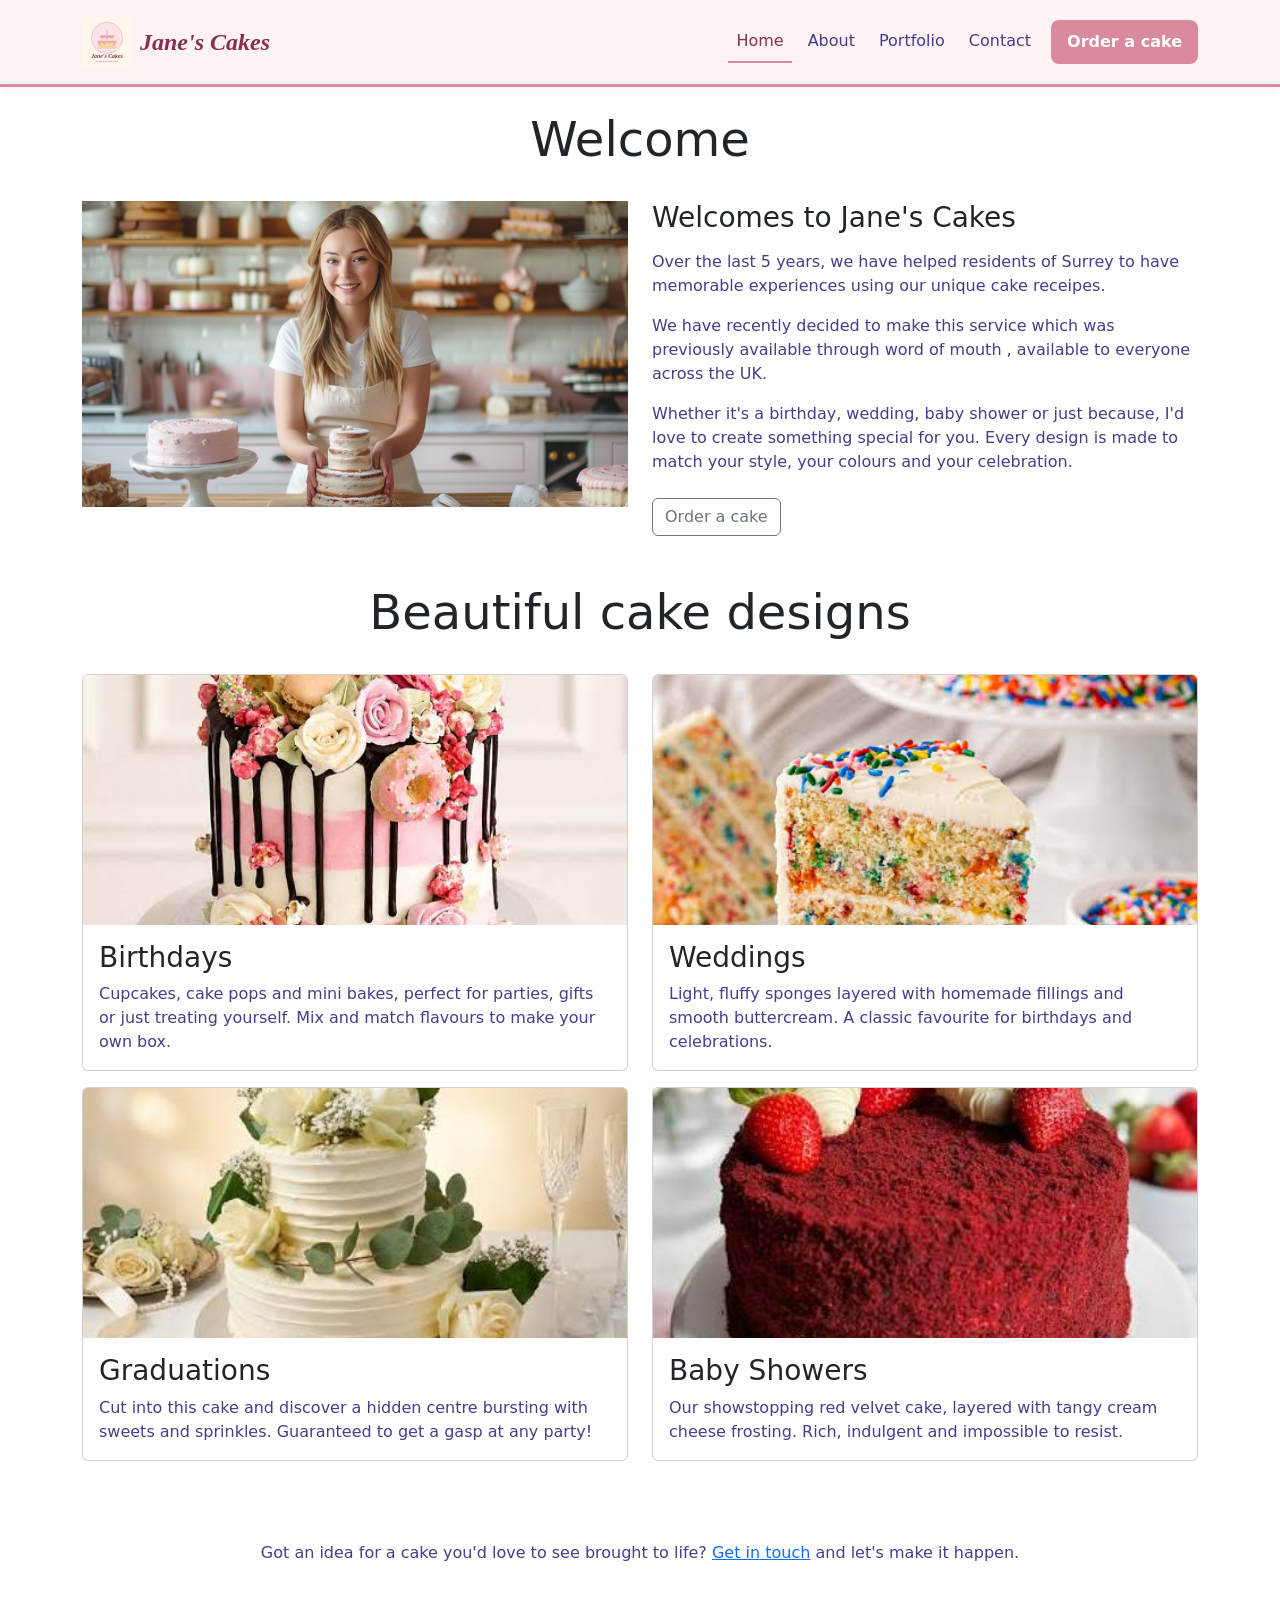
==== index.html @ 5c7e2d7c "Restyle navbar with brand colours, logo and Order a cake button" ====
<!doctype html>
<html lang="en">
  <head>
    <meta charset="UTF-8" />
    <meta name="viewport" content="width=device-width, initial-scale=1.0" />
    <title>Jane's Cakes | Master Baker</title>
    <!-- Bootstrap CSS Link -->
    <link
      href="https://cdn.jsdelivr.net/npm/bootstrap@5.3.3/dist/css/bootstrap.min.css"
      rel="stylesheet"
      integrity="sha384-QWTKZyjpPEjISv5WaRU9OFeRpok6YctnYmDr5pNlyT2bRjXh0JMhjY6hW+ALEwIH"
      crossorigin="anonymous"
    />
    <link rel="stylesheet" href="assets/css/style.css" />
  </head>

  <body>
    <nav class="navbar navbar-expand-sm sticky-top">
      <div class="container">
        <a class="navbar-brand d-flex align-items-center" href="index.html">
          <img src="assets/images/Janes_Cakes_Logo.svg" alt="Jane's Cakes logo" class="logo me-2">
          Jane's Cakes
        </a>
        <button
          class="navbar-toggler"
          type="button"
          data-bs-toggle="collapse"
          data-bs-target="#navbarSupportedContent"
          aria-controls="navbarSupportedContent"
          aria-expanded="false"
          aria-label="Toggle navigation"
        >
          <span class="navbar-toggler-icon"></span>
        </button>
        <div class="collapse navbar-collapse" id="navbarSupportedContent">
          <ul class="navbar-nav ms-auto align-items-sm-center">
            <li class="nav-item">
              <a class="nav-link active" aria-current="page" href="index.html">Home</a>
            </li>
            <li class="nav-item">
              <a class="nav-link" href="about.html">About</a>
            </li>
            <li class="nav-item">
              <a class="nav-link" href="portfolio.html">Portfolio</a>
            </li>
            <li class="nav-item">
              <a class="nav-link" href="contact.html">Contact</a>
            </li>
            <li class="nav-item ms-sm-2 mt-2 mt-sm-0">
              <a class="btn btn-cake px-3" href="contact.html">Order a cake</a>
            </li>
          </ul>
        </div>
      </div>
    </nav>

    <!-- main content -->
    <main>
      <!-- About section links to #about href in navbar -->
      <section id="about" class="container">
        <div class="row">
          <!-- my-4 used to add top and bottom margin to heading -->
          <div class="col-12 text-center my-4">
            <h2 class="display-5">Welcome</h2>
          </div>

          <!-- image column (left) -->
          <div class="col-12 col-md-6 mb-4">
            <!-- img-fluid class makes the image responsive to its container -->
            <img
              src="assets/images/Jane.jpg"
              class="img-fluid"
              alt="Jane holding a layered cake in her kitchen"
            />
          </div>

          <!-- text column (right) -->
          <div class="col-12 col-md-6 mb-4 align-self-center">
            <h3 class="mb-3">Welcomes to Jane's Cakes</h3>
            <p>
              Over the last 5 years, we have helped residents of Surrey to have memorable experiences using our unique cake receipes.
            </p>
            <p>
             We have recently decided to make this service which was previously available through word of mouth , available to everyone across the UK.
            </p>
            <p>
              Whether it's a birthday, wedding, baby shower or just because, I'd love
              to create something special for you. Every design is made to match your
              style, your colours and your celebration.
            </p>
            <a href="contact.html" class="btn btn-outline-secondary mt-2">Order a cake</a>
          </div>
        </div>
      </section>

      <!-- portfolio section starts here -->
      <section id="portfolio" class="container pb-4">
        <div class="row">
          <!-- my-4 used to add top and bottom margin to heading -->
          <div class="col-12 text-center my-4">
            <h2 class="display-5">Beautiful cake designs</h2>
          </div>

          <!-- cols for cards: mb-3 on the column, h-100 on the card keeps cards equal height -->
          <div class="col-12 col-md-6 mb-3">
            <div class="card h-100">
              <img
                src="assets/images/images (5).jpg"
                class="card-img-top"
                alt="A selection of colourful iced sweet treats"
              />
              <div class="card-body">
                <h3 class="card-title">Birthdays</h3>
                <p class="card-text">
                  Cupcakes, cake pops and mini bakes, perfect for parties, gifts or
                  just treating yourself. Mix and match flavours to make your own box.
                </p>
              </div>
            </div>
          </div>

          <div class="col-12 col-md-6 mb-3">
            <div class="card h-100">
              <img
                src="assets/images/images (2).jpg"
                class="card-img-top"
                alt="A beautifully decorated layered celebration cake"
              />
              <div class="card-body">
                <h3 class="card-title">Weddings</h3>
                <p class="card-text">
                  Light, fluffy sponges layered with homemade fillings and smooth
                  buttercream. A classic favourite for birthdays and celebrations.
                </p>
              </div>
            </div>
          </div>

          <div class="col-12 col-md-6 mb-3">
            <div class="card h-100">
              <img
                src="assets/images/images (3).jpg"
                class="card-img-top"
                alt="A surprise cake filled with sweets inside"
              />
              <div class="card-body">
                <h3 class="card-title">Graduations</h3>
                <p class="card-text">
                  Cut into this cake and discover a hidden centre bursting with
                  sweets and sprinkles. Guaranteed to get a gasp at any party!
                </p>
              </div>
            </div>
          </div>

          <div class="col-12 col-md-6 mb-3">
            <div class="card h-100">
              <img
                src="assets/images/images (4).jpg"
                class="card-img-top"
                alt="A rich red velvet cake with cream cheese frosting"
              />
              <div class="card-body">
                <h3 class="card-title">Baby Showers</h3>
                <p class="card-text">
                  Our showstopping red velvet cake, layered with tangy cream cheese
                  frosting. Rich, indulgent and impossible to resist.
                </p>
              </div>
            </div>
          </div>
        </div>
      </section>
    </main>

    <!-- Contact section -->
    <footer id="contact" class="container">
      <div class="row justify-content-center">
        <div class="col-12 text-center my-4">
          <p class="mt-3">
            Got an idea for a cake you'd love to see brought to life?
            <a href="contact.html">Get in touch</a> and let's make it happen.
          </p>
        </div>
      </div>
    </footer>

    <!-- Bootstrap JS Script-->
    <script
      src="https://cdn.jsdelivr.net/npm/bootstrap@5.3.3/dist/js/bootstrap.bundle.min.js"
      integrity="sha384-YvpcrYf0tY3lHB60NNkmXc5s9fDVZLESaAA55NDzOxhy9GkcIdslK1eN7N6jIeHz"
      crossorigin="anonymous"
    ></script>
  </body>
</html>
---- assets/css/style.css ----
.card-img-top {
  height: 250px; /* pick whatever height looks right */
  object-fit: cover; /* crops to fill the box without distorting */
}
.contact-form {
  background-color: #fdf2f4;
  padding: 1.5rem;
  border-radius: 12px;
  box-shadow: 0 4px 12px rgba(0, 0, 0, 0.08);
}
/* pink glow when you click into a box */
.contact-form .form-control:focus,
.contact-form .form-select:focus {
  border-color: #d98a9c;
  box-shadow: 0 0 0 0.2rem rgba(217, 138, 156, 0.25);
}

/* custom pink button */
.btn-cake {
  background-color: #d98a9c;
  color: white;
  border: none;
  border-radius: 8px;
  padding: 0.6rem;
  font-weight: 600;
}

p {
  color: darkslateblue;
}

.container {
  display: grid;
  /* grid-template-columns: 1fr 1fr 1fr; */
  grid-template-columns: 1fr;
  gap:10px;
  
}

@media only screen and (min-width: 768px) {
  body {
    grid-template-columns: 1fr 1fr 1fr;
  }
}

/* Portfolio card images: same height, cropped neatly */
.portfolio-img {
  height: 180px;
  object-fit: cover;
}

/* Keep the logo within the navbar height */
.logo {
  height: 50px;
  width: auto;
}

/* Contact page map: matches the form panel */
.map-frame {
  border: 0;
  border-radius: 12px;
  box-shadow: 0 4px 12px rgba(0, 0, 0, 0.08);
  width: 100%;
  height: 350px;
}

/* Contact details under the map */
.contact-details {
  background-color: #fdf2f4;
  padding: 1rem 1.5rem;
  border-radius: 12px;
  font-style: normal;
  color: darkslateblue;
}

.contact-details a {
  color: #b5566e;
}

.navbar {
  background-color: #fdf2f4;
  border-bottom: 3px solid #d98a9c;
  box-shadow: 0 2px 8px rgba(0, 0, 0, 0.06);
}

.navbar-brand {
  font-family: Georgia, "Times New Roman", serif;
  font-style: italic;
  font-weight: 700;
  font-size: 1.5rem;
  color: #8b2f52;
}

.navbar .nav-link {
  color: darkslateblue;
  font-weight: 500;
  margin: 0 0.25rem;
  border-bottom: 2px solid transparent;
}

.navbar .nav-link:hover,
.navbar .nav-link.active {
  color: #8b2f52;
  border-bottom-color: #d98a9c;
}

.navbar {
  padding-top: 0.75rem;
  padding-bottom: 0.75rem;
}
/* ---------- Navbar ---------- */
.navbar {
  background-color: #fdf2f4;
  border-bottom: 3px solid #d98a9c;
  box-shadow: 0 2px 8px rgba(0, 0, 0, 0.06);
  padding-top: 0.75rem;
  padding-bottom: 0.75rem;
}

/* "Jane's Cakes" text styled to match the logo wordmark */
.navbar-brand,
.navbar-brand:hover {
  font-family: Georgia, "Times New Roman", serif;
  font-style: italic;
  font-weight: 700;
  font-size: 1.5rem;
  color: #8a2f52;
}

/* Menu links: berry colour and pink underline for hover and current page */
.navbar .nav-link {
  color: darkslateblue;
  font-weight: 500;
  margin: 0 0.25rem;
  border-bottom: 2px solid transparent;
}

.navbar .nav-link:hover,
.navbar .nav-link.active {
  color: #8a2f52;
  border-bottom-color: #d98a9c;
}

/* Darker pink on hover for the custom button */
.btn-cake:hover {
  background-color: #c9768a;
  color: white;
}
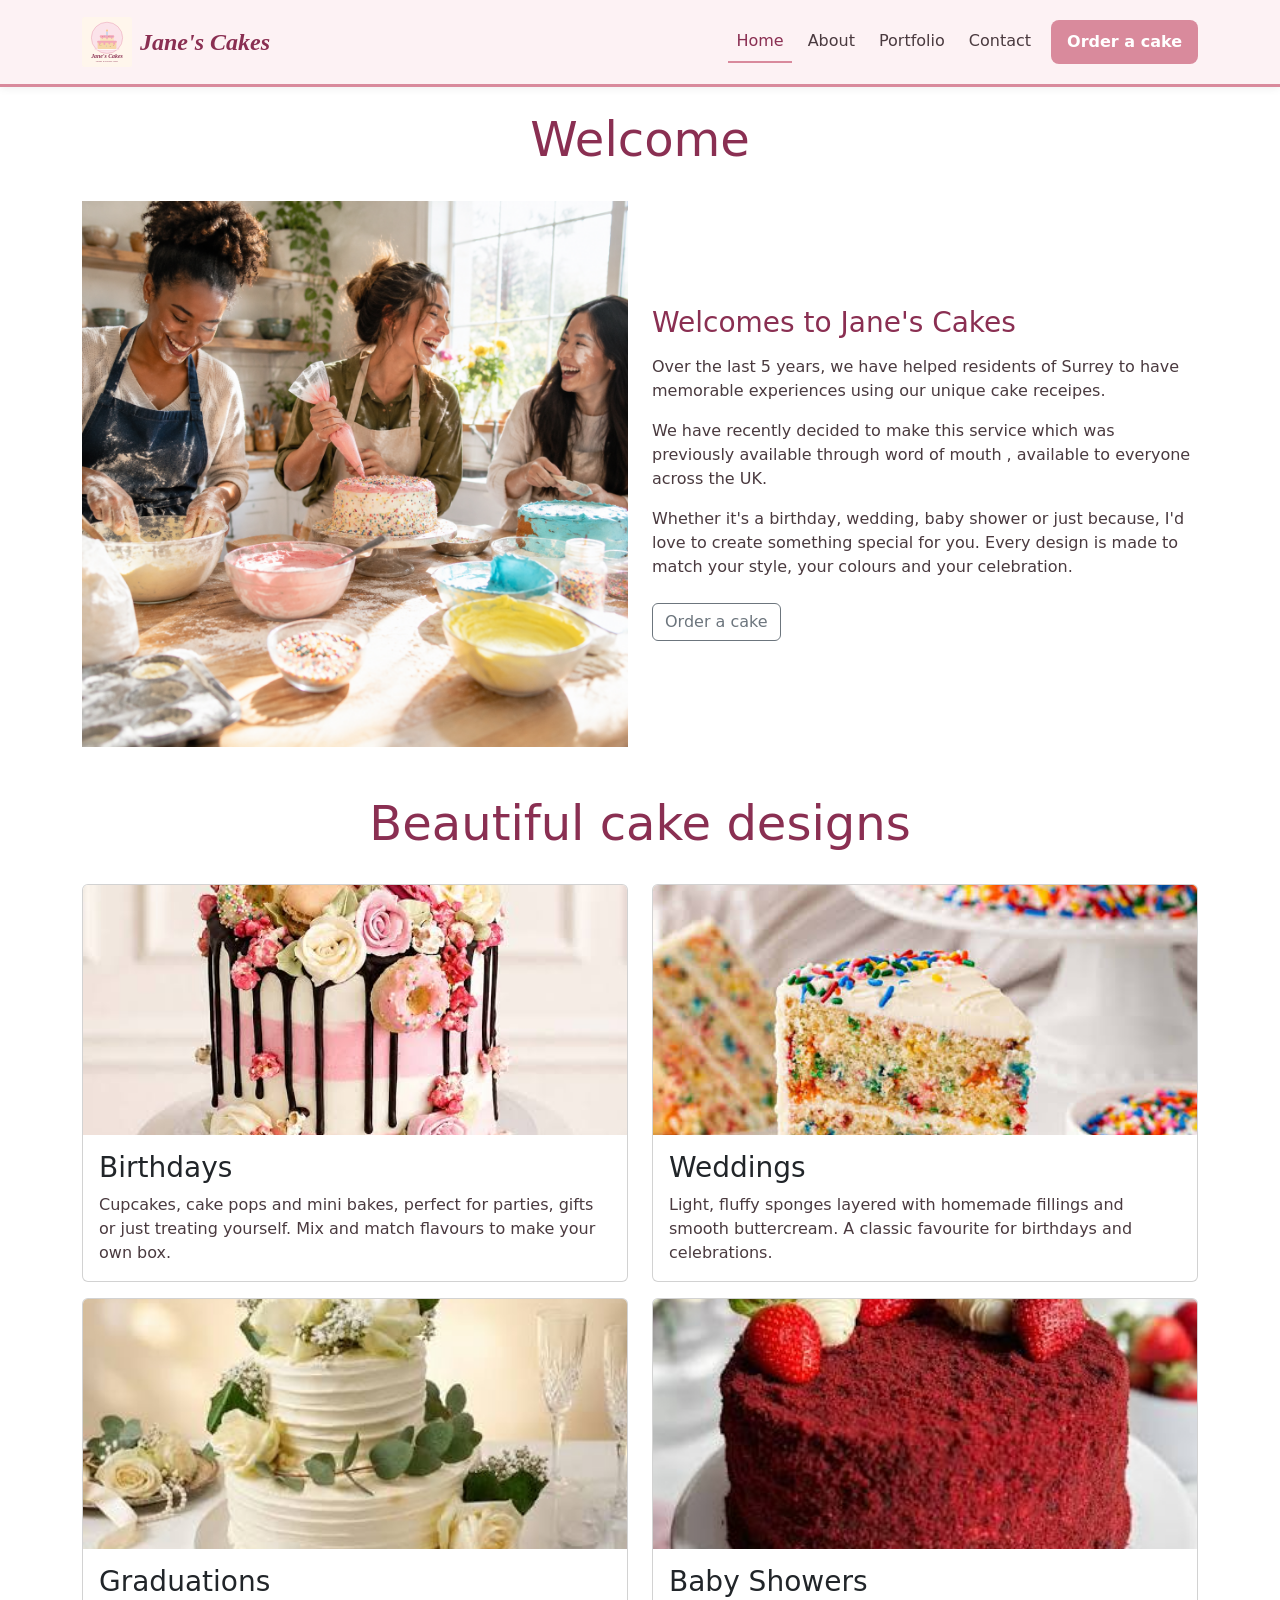
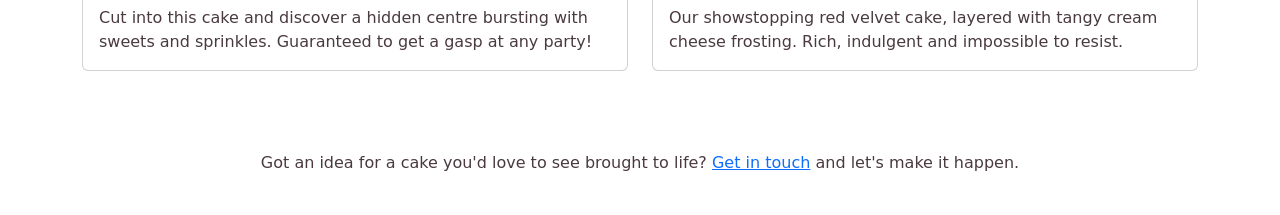
==== commit 1192471f: "Latest updates before deploying" ====
--- a/index.html
+++ b/index.html
@@ -24,7 +24,7 @@
         <button
           class="navbar-toggler"
           type="button"
-          data-bs-toggle="collapse"
+          data-bs-toggle="collapse" 
           data-bs-target="#navbarSupportedContent"
           aria-controls="navbarSupportedContent"
           aria-expanded="false"
@@ -68,7 +68,7 @@
           <div class="col-12 col-md-6 mb-4">
             <!-- img-fluid class makes the image responsive to its container -->
             <img
-              src="assets/images/Jane.jpg"
+              src="assets/images/Women baking cakes – 18 Nov 2026, 2.54 pm.png"
               class="img-fluid"
               alt="Jane holding a layered cake in her kitchen"
             />
--- a/assets/css/style.css
+++ b/assets/css/style.css
@@ -1,113 +1,27 @@
-.card-img-top {
-  height: 250px; /* pick whatever height looks right */
-  object-fit: cover; /* crops to fill the box without distorting */
-}
-.contact-form {
-  background-color: #fdf2f4;
-  padding: 1.5rem;
-  border-radius: 12px;
-  box-shadow: 0 4px 12px rgba(0, 0, 0, 0.08);
-}
-/* pink glow when you click into a box */
-.contact-form .form-control:focus,
-.contact-form .form-select:focus {
-  border-color: #d98a9c;
-  box-shadow: 0 0 0 0.2rem rgba(217, 138, 156, 0.25);
+/* ==========================================
+   Colours
+   Pale pink  #fdf2f4   Pink     #d98a9c
+   Berry      #8a2f52   Charcoal #4a3a3f
+   ========================================== */
+
+/* ---------- Text ---------- */
+p {
+  color: #4a3a3f; /* warm charcoal: soft, easy to read, suits the pinks */
 }
 
-/* custom pink button */
-.btn-cake {
-  background-color: #d98a9c;
-  color: white;
-  border: none;
-  border-radius: 8px;
-  padding: 0.6rem;
-  font-weight: 600;
+h2,
+h3 {
+  color: #8a2f52; /* berry, from the logo */
 }
 
-p {
-  color: darkslateblue;
+/* ---------- Layout ---------- */
+/* Note: this overrides Bootstrap's .container on every page */
+.container {
+  display: grid;
+  grid-template-columns: 1fr;
+  gap: 10px;
 }
 
-.container {
-  display: grid;
-  /* grid-template-columns: 1fr 1fr 1fr; */
-  grid-template-columns: 1fr;
-  gap:10px;
-  
-}
-
-@media only screen and (min-width: 768px) {
-  body {
-    grid-template-columns: 1fr 1fr 1fr;
-  }
-}
-
-/* Portfolio card images: same height, cropped neatly */
-.portfolio-img {
-  height: 180px;
-  object-fit: cover;
-}
-
-/* Keep the logo within the navbar height */
-.logo {
-  height: 50px;
-  width: auto;
-}
-
-/* Contact page map: matches the form panel */
-.map-frame {
-  border: 0;
-  border-radius: 12px;
-  box-shadow: 0 4px 12px rgba(0, 0, 0, 0.08);
-  width: 100%;
-  height: 350px;
-}
-
-/* Contact details under the map */
-.contact-details {
-  background-color: #fdf2f4;
-  padding: 1rem 1.5rem;
-  border-radius: 12px;
-  font-style: normal;
-  color: darkslateblue;
-}
-
-.contact-details a {
-  color: #b5566e;
-}
-
-.navbar {
-  background-color: #fdf2f4;
-  border-bottom: 3px solid #d98a9c;
-  box-shadow: 0 2px 8px rgba(0, 0, 0, 0.06);
-}
-
-.navbar-brand {
-  font-family: Georgia, "Times New Roman", serif;
-  font-style: italic;
-  font-weight: 700;
-  font-size: 1.5rem;
-  color: #8b2f52;
-}
-
-.navbar .nav-link {
-  color: darkslateblue;
-  font-weight: 500;
-  margin: 0 0.25rem;
-  border-bottom: 2px solid transparent;
-}
-
-.navbar .nav-link:hover,
-.navbar .nav-link.active {
-  color: #8b2f52;
-  border-bottom-color: #d98a9c;
-}
-
-.navbar {
-  padding-top: 0.75rem;
-  padding-bottom: 0.75rem;
-}
 /* ---------- Navbar ---------- */
 .navbar {
   background-color: #fdf2f4;
@@ -115,6 +29,12 @@
   box-shadow: 0 2px 8px rgba(0, 0, 0, 0.06);
   padding-top: 0.75rem;
   padding-bottom: 0.75rem;
+}
+
+/* Keep the logo within the navbar height */
+.logo {
+  height: 50px;
+  width: auto;
 }
 
 /* "Jane's Cakes" text styled to match the logo wordmark */
@@ -129,7 +49,7 @@
 
 /* Menu links: berry colour and pink underline for hover and current page */
 .navbar .nav-link {
-  color: darkslateblue;
+  color: #4a3a3f;
   font-weight: 500;
   margin: 0 0.25rem;
   border-bottom: 2px solid transparent;
@@ -141,8 +61,62 @@
   border-bottom-color: #d98a9c;
 }
 
-/* Darker pink on hover for the custom button */
+/* ---------- Buttons ---------- */
+.btn-cake {
+  background-color: #d98a9c;
+  color: white;
+  border: none;
+  border-radius: 8px;
+  padding: 0.6rem;
+  font-weight: 600;
+}
+
 .btn-cake:hover {
-  background-color: #c9768a;
+  background-color: #c9768a; /* slightly darker pink on hover */
   color: white;
 }
+
+/* ---------- Cards ---------- */
+.card-img-top {
+  height: 250px;    /* home page card images */
+  object-fit: cover; /* crops to fill the box without distorting */
+}
+
+.portfolio-img {
+  height: 180px; /* smaller images for the 4-column portfolio grid */
+}
+
+/* ---------- Contact page ---------- */
+.contact-form {
+  background-color: #fdf2f4;
+  padding: 1.5rem;
+  border-radius: 12px;
+  box-shadow: 0 4px 12px rgba(0, 0, 0, 0.08);
+}
+
+/* Pink glow when you click into a box */
+.contact-form .form-control:focus,
+.contact-form .form-select:focus {
+  border-color: #d98a9c;
+  box-shadow: 0 0 0 0.2rem rgba(217, 138, 156, 0.25);
+}
+
+.map-frame {
+  border: 0;
+  border-radius: 12px;
+  box-shadow: 0 4px 12px rgba(0, 0, 0, 0.08);
+  width: 100%;
+  height: 350px;
+}
+
+.contact-details {
+  background-color: #fdf2f4;
+  padding: 1rem 1.5rem;
+  border-radius: 12px;
+  font-style: normal;
+  color: #4a3a3f;
+}
+
+.contact-details a {
+  color: #8a2f52;
+}
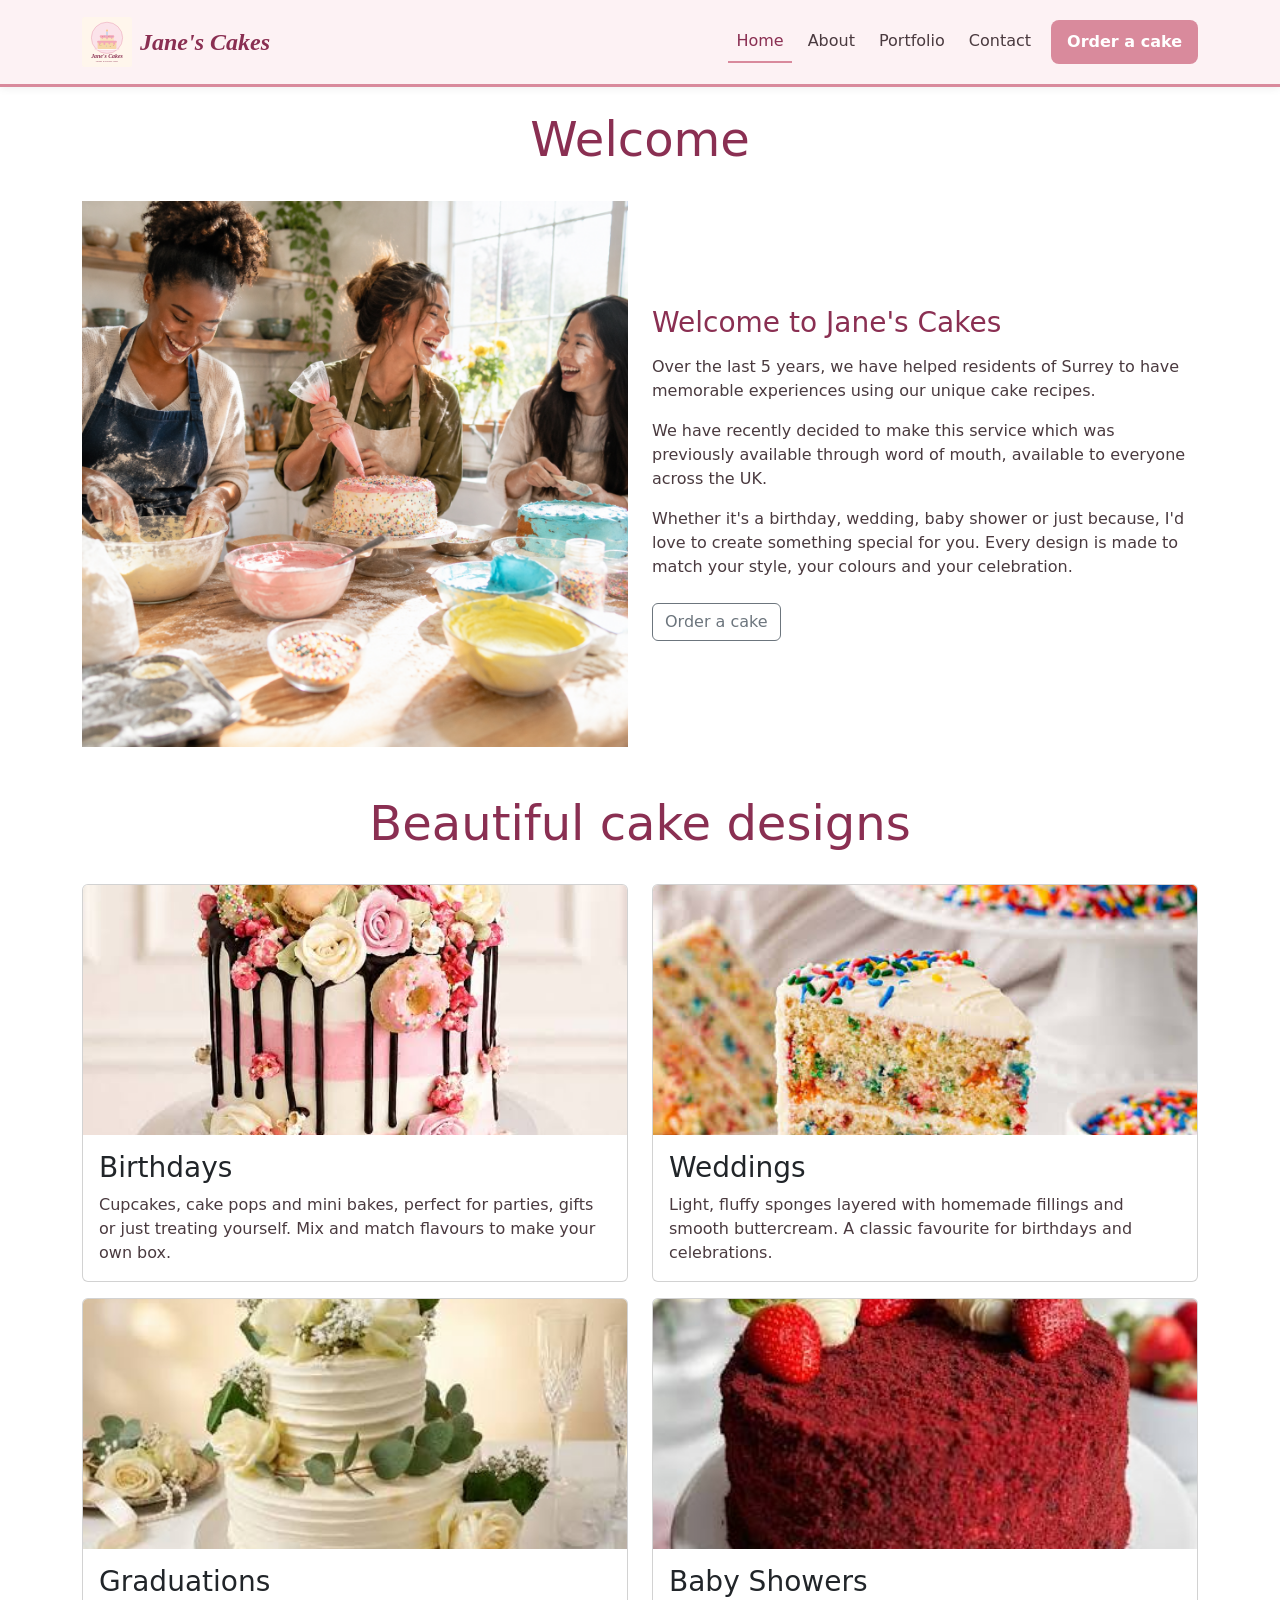
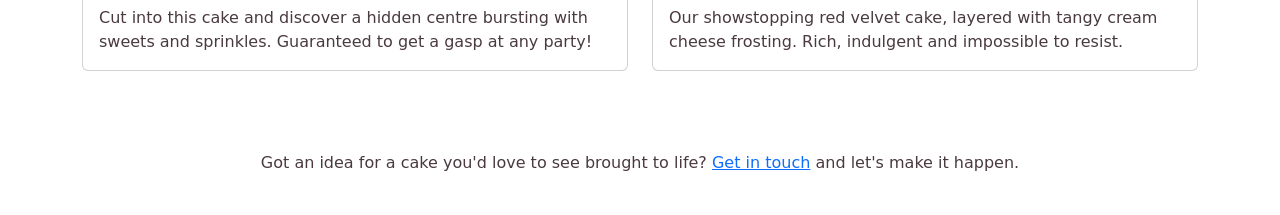
==== commit aebe7070: "Fix HTML validation: rename images, remove trailing slashes, add h1 headings" ====
--- a/index.html
+++ b/index.html
@@ -1,17 +1,16 @@
 <!doctype html>
 <html lang="en">
   <head>
-    <meta charset="UTF-8" />
-    <meta name="viewport" content="width=device-width, initial-scale=1.0" />
+    <meta charset="UTF-8">
+    <meta name="viewport" content="width=device-width, initial-scale=1.0">
     <title>Jane's Cakes | Master Baker</title>
     <!-- Bootstrap CSS Link -->
     <link
       href="https://cdn.jsdelivr.net/npm/bootstrap@5.3.3/dist/css/bootstrap.min.css"
       rel="stylesheet"
       integrity="sha384-QWTKZyjpPEjISv5WaRU9OFeRpok6YctnYmDr5pNlyT2bRjXh0JMhjY6hW+ALEwIH"
-      crossorigin="anonymous"
-    />
-    <link rel="stylesheet" href="assets/css/style.css" />
+      crossorigin="anonymous">
+    <link rel="stylesheet" href="assets/css/style.css">
   </head>
 
   <body>
@@ -61,27 +60,26 @@
         <div class="row">
           <!-- my-4 used to add top and bottom margin to heading -->
           <div class="col-12 text-center my-4">
-            <h2 class="display-5">Welcome</h2>
+            <h1 class="display-5">Welcome</h1>
           </div>
 
           <!-- image column (left) -->
           <div class="col-12 col-md-6 mb-4">
             <!-- img-fluid class makes the image responsive to its container -->
             <img
-              src="assets/images/Women baking cakes – 18 Nov 2026, 2.54 pm.png"
+              src="assets/images/women-baking-cakes.png"
               class="img-fluid"
-              alt="Jane holding a layered cake in her kitchen"
-            />
+              alt="Three friends laughing as they bake and decorate cakes together">
           </div>
 
           <!-- text column (right) -->
           <div class="col-12 col-md-6 mb-4 align-self-center">
-            <h3 class="mb-3">Welcomes to Jane's Cakes</h3>
+            <h3 class="mb-3">Welcome to Jane's Cakes</h3>
             <p>
-              Over the last 5 years, we have helped residents of Surrey to have memorable experiences using our unique cake receipes.
+              Over the last 5 years, we have helped residents of Surrey to have memorable experiences using our unique cake recipes.
             </p>
             <p>
-             We have recently decided to make this service which was previously available through word of mouth , available to everyone across the UK.
+             We have recently decided to make this service which was previously available through word of mouth, available to everyone across the UK.
             </p>
             <p>
               Whether it's a birthday, wedding, baby shower or just because, I'd love
@@ -105,10 +103,9 @@
           <div class="col-12 col-md-6 mb-3">
             <div class="card h-100">
               <img
-                src="assets/images/images (5).jpg"
+                src="assets/images/floral-drip-cake.jpg"
                 class="card-img-top"
-                alt="A selection of colourful iced sweet treats"
-              />
+                alt="A selection of colourful iced sweet treats">
               <div class="card-body">
                 <h3 class="card-title">Birthdays</h3>
                 <p class="card-text">
@@ -122,10 +119,9 @@
           <div class="col-12 col-md-6 mb-3">
             <div class="card h-100">
               <img
-                src="assets/images/images (2).jpg"
+                src="assets/images/funfetti-cake.jpg"
                 class="card-img-top"
-                alt="A beautifully decorated layered celebration cake"
-              />
+                alt="A beautifully decorated layered celebration cake">
               <div class="card-body">
                 <h3 class="card-title">Weddings</h3>
                 <p class="card-text">
@@ -139,10 +135,9 @@
           <div class="col-12 col-md-6 mb-3">
             <div class="card h-100">
               <img
-                src="assets/images/images (3).jpg"
+                src="assets/images/floral-wedding-cake.jpg"
                 class="card-img-top"
-                alt="A surprise cake filled with sweets inside"
-              />
+                alt="A surprise cake filled with sweets inside">
               <div class="card-body">
                 <h3 class="card-title">Graduations</h3>
                 <p class="card-text">
@@ -156,10 +151,9 @@
           <div class="col-12 col-md-6 mb-3">
             <div class="card h-100">
               <img
-                src="assets/images/images (4).jpg"
+                src="assets/images/red-velvet-cake.jpg"
                 class="card-img-top"
-                alt="A rich red velvet cake with cream cheese frosting"
-              />
+                alt="A rich red velvet cake with cream cheese frosting">
               <div class="card-body">
                 <h3 class="card-title">Baby Showers</h3>
                 <p class="card-text">
--- a/assets/css/style.css
+++ b/assets/css/style.css
@@ -9,6 +9,7 @@
   color: #4a3a3f; /* warm charcoal: soft, easy to read, suits the pinks */
 }
 
+h1,
 h2,
 h3 {
   color: #8a2f52; /* berry, from the logo */
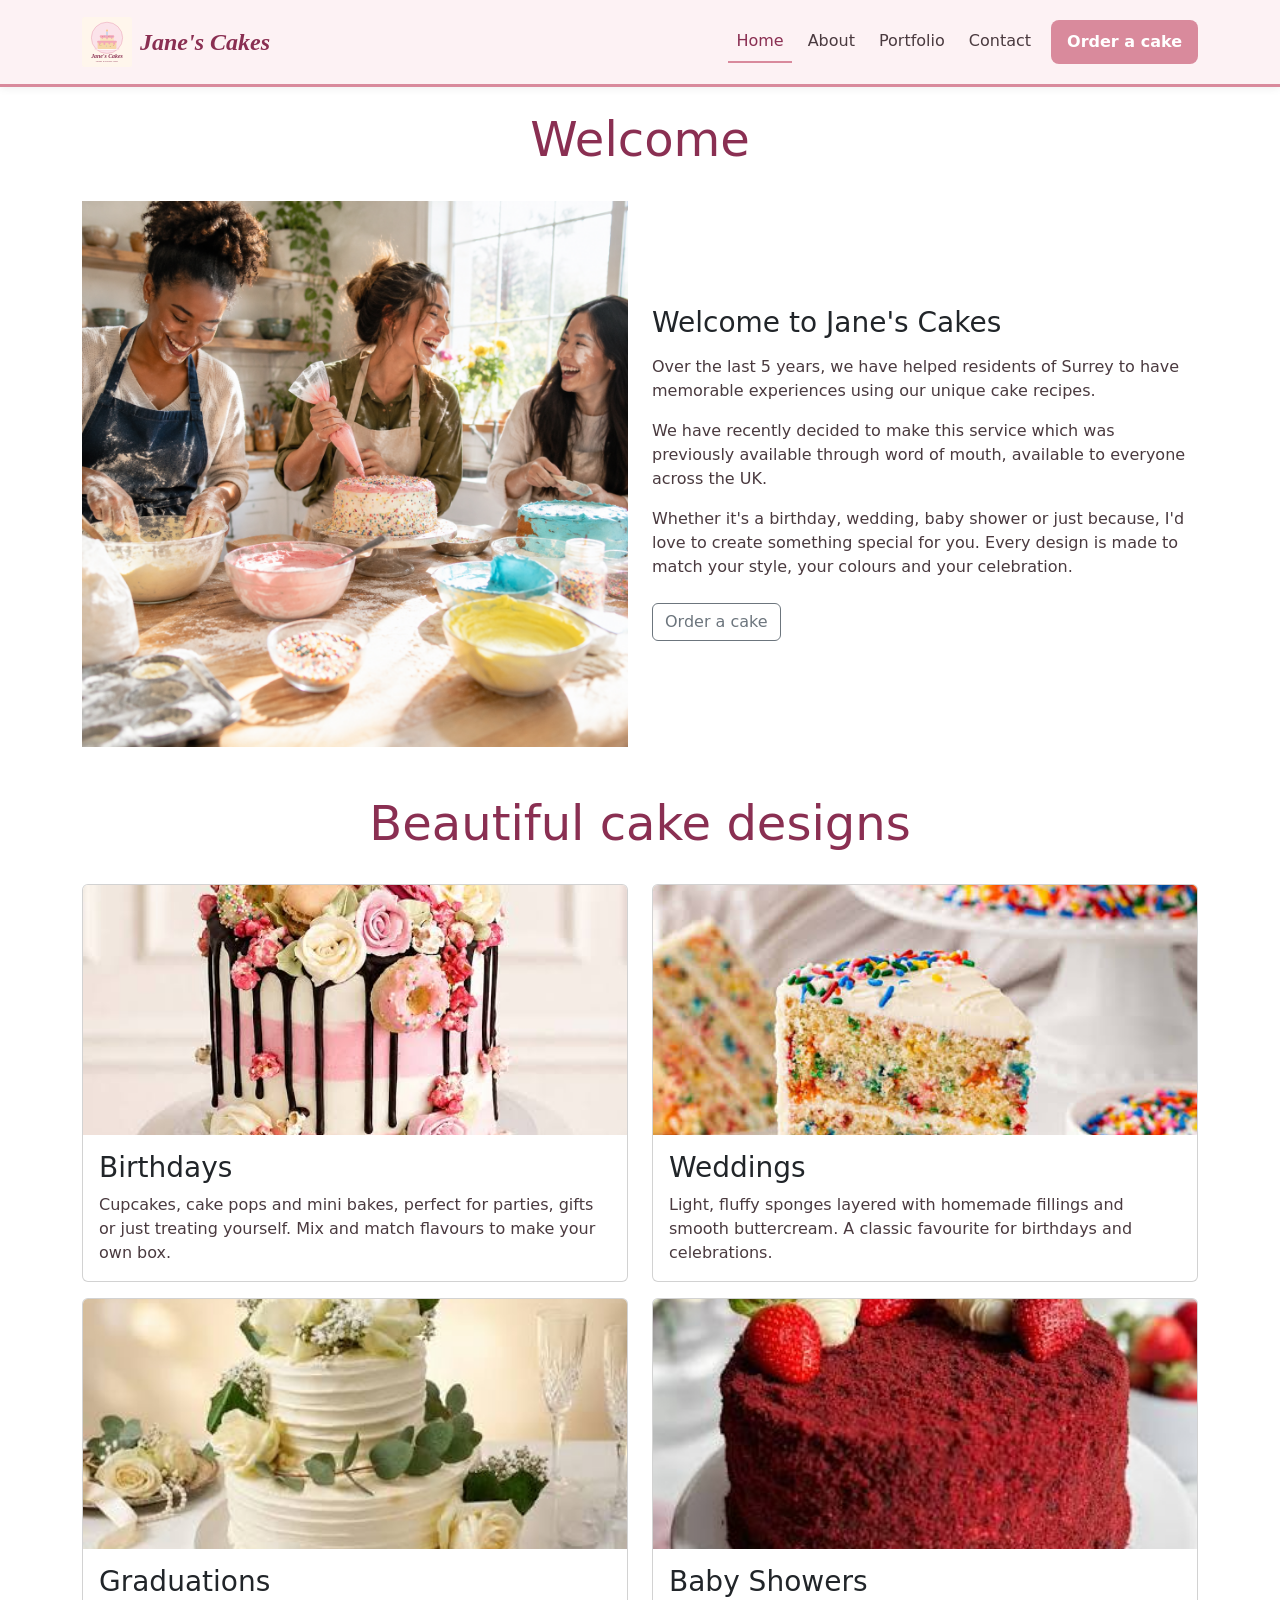
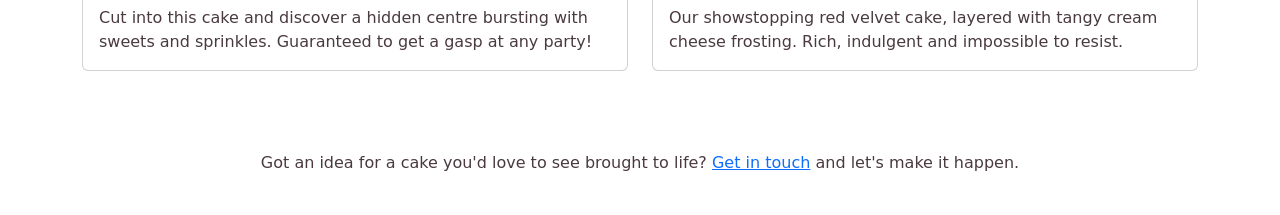
==== commit fdf8cd89: "Fix heading order for HTML validation" ====
--- a/index.html
+++ b/index.html
@@ -74,7 +74,7 @@
 
           <!-- text column (right) -->
           <div class="col-12 col-md-6 mb-4 align-self-center">
-            <h3 class="mb-3">Welcome to Jane's Cakes</h3>
+            <h2 class="h3 mb-3">Welcome to Jane's Cakes</h2>
             <p>
               Over the last 5 years, we have helped residents of Surrey to have memorable experiences using our unique cake recipes.
             </p>
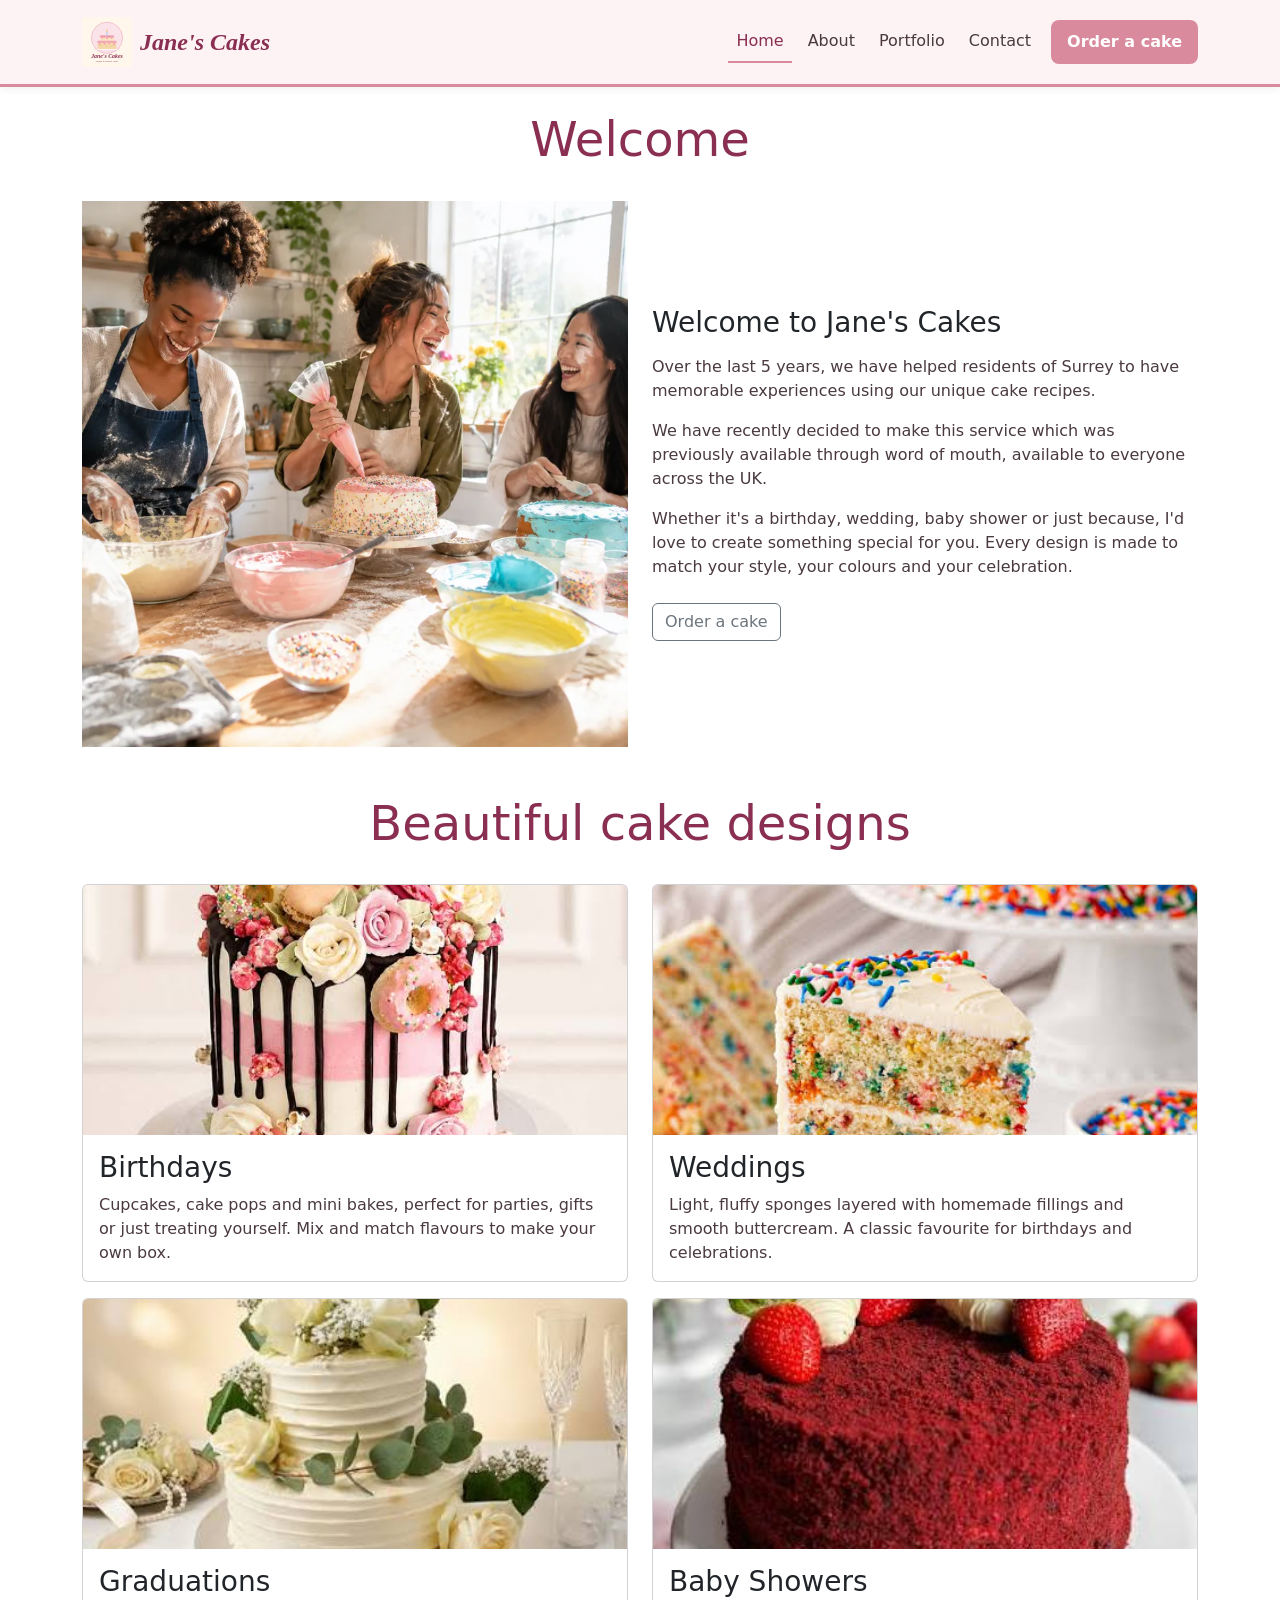
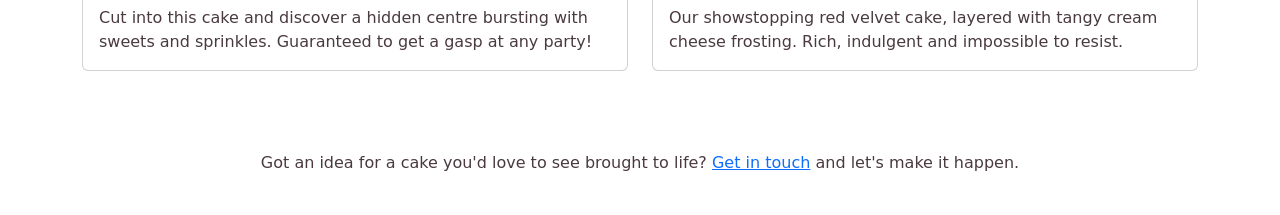
==== commit 1d94ad1b: "Improve Lighthouse scores: compress hero image, add meta descriptions and favicon" ====
--- a/index.html
+++ b/index.html
@@ -3,6 +3,7 @@
   <head>
     <meta charset="UTF-8">
     <meta name="viewport" content="width=device-width, initial-scale=1.0">
+    <meta name="description" content="Jane's Cakes: handmade custom cakes for birthdays, weddings, graduations and baby showers, baked in Horley, Surrey.">
     <title>Jane's Cakes | Master Baker</title>
     <!-- Bootstrap CSS Link -->
     <link
@@ -11,6 +12,7 @@
       integrity="sha384-QWTKZyjpPEjISv5WaRU9OFeRpok6YctnYmDr5pNlyT2bRjXh0JMhjY6hW+ALEwIH"
       crossorigin="anonymous">
     <link rel="stylesheet" href="assets/css/style.css">
+      <link rel="icon" href="assets/images/Janes_Cakes_Logo.svg" type="image/svg+xml">
   </head>
 
   <body>
@@ -67,7 +69,7 @@
           <div class="col-12 col-md-6 mb-4">
             <!-- img-fluid class makes the image responsive to its container -->
             <img
-              src="assets/images/women-baking-cakes.png"
+              src="assets/images/women-baking-cakes.webp"
               class="img-fluid"
               alt="Three friends laughing as they bake and decorate cakes together">
           </div>
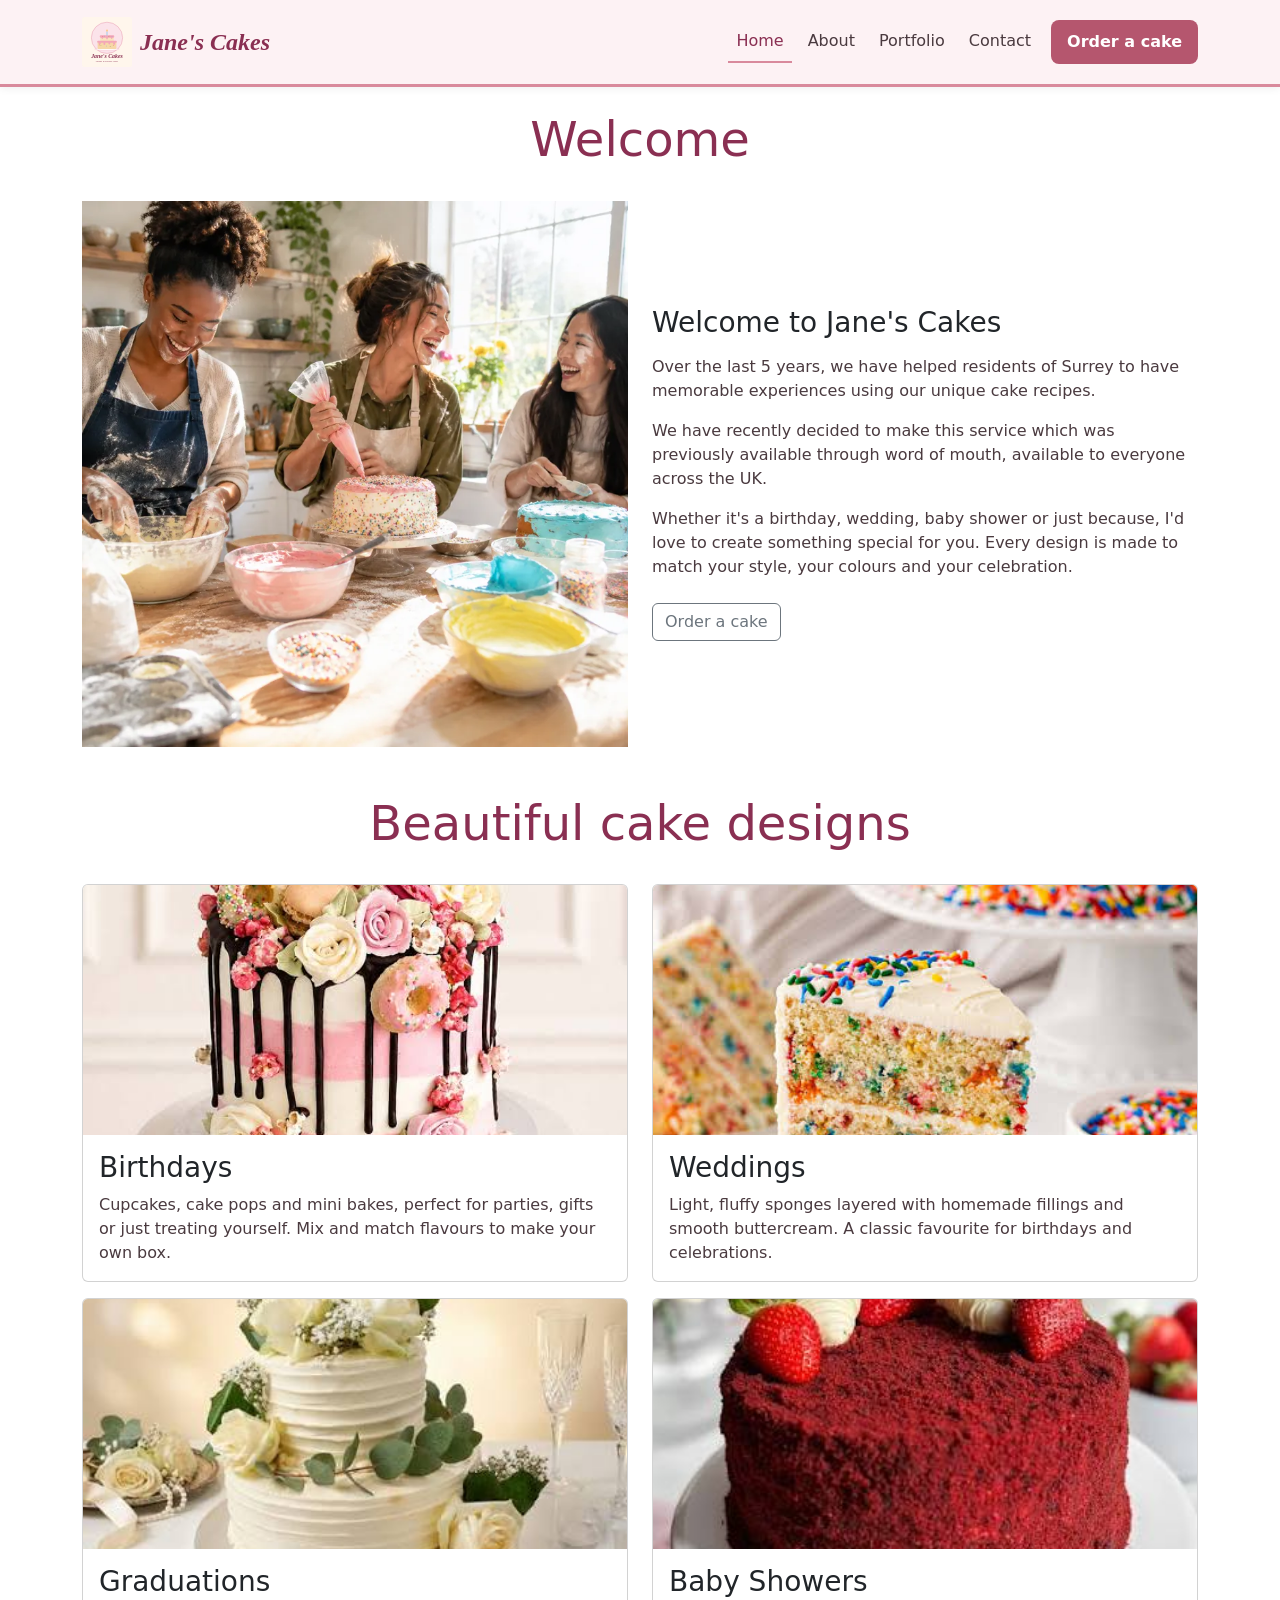
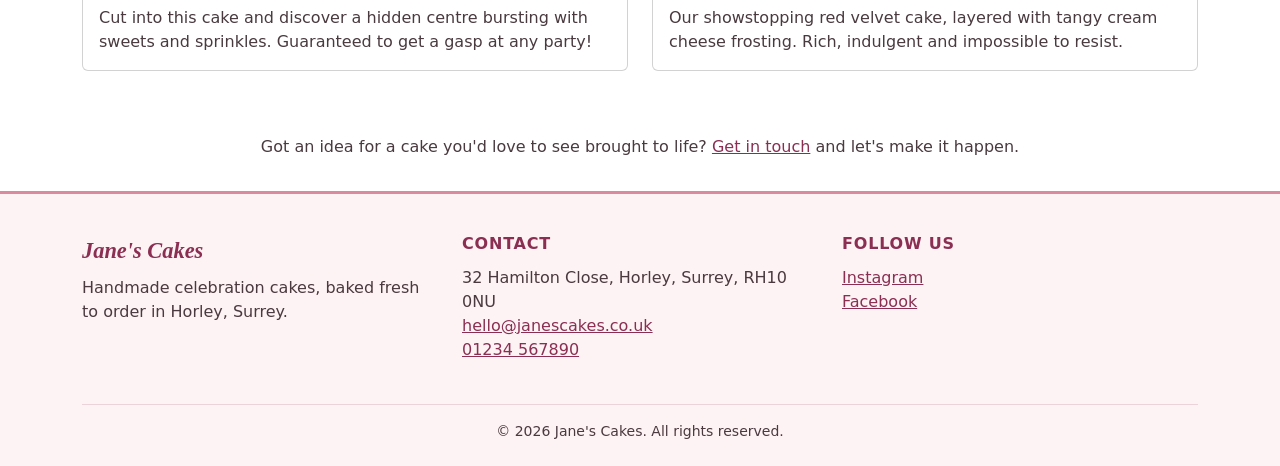
==== commit b7d9d911: "Add site-wide footer and brand-coloured links" ====
--- a/index.html
+++ b/index.html
@@ -70,6 +70,9 @@
             <!-- img-fluid class makes the image responsive to its container -->
             <img
               src="assets/images/women-baking-cakes.webp"
+              width="800"
+              height="800"
+              fetchpriority="high"
               class="img-fluid"
               alt="Three friends laughing as they bake and decorate cakes together">
           </div>
@@ -106,7 +109,7 @@
             <div class="card h-100">
               <img
                 src="assets/images/floral-drip-cake.jpg"
-                class="card-img-top"
+                class="card-img-top" loading="lazy"
                 alt="A selection of colourful iced sweet treats">
               <div class="card-body">
                 <h3 class="card-title">Birthdays</h3>
@@ -122,7 +125,7 @@
             <div class="card h-100">
               <img
                 src="assets/images/funfetti-cake.jpg"
-                class="card-img-top"
+                class="card-img-top" loading="lazy"
                 alt="A beautifully decorated layered celebration cake">
               <div class="card-body">
                 <h3 class="card-title">Weddings</h3>
@@ -138,7 +141,7 @@
             <div class="card h-100">
               <img
                 src="assets/images/floral-wedding-cake.jpg"
-                class="card-img-top"
+                class="card-img-top" loading="lazy"
                 alt="A surprise cake filled with sweets inside">
               <div class="card-body">
                 <h3 class="card-title">Graduations</h3>
@@ -154,7 +157,7 @@
             <div class="card h-100">
               <img
                 src="assets/images/red-velvet-cake.jpg"
-                class="card-img-top"
+                class="card-img-top" loading="lazy"
                 alt="A rich red velvet cake with cream cheese frosting">
               <div class="card-body">
                 <h3 class="card-title">Baby Showers</h3>
@@ -169,15 +172,41 @@
       </section>
     </main>
 
-    <!-- Contact section -->
-    <footer id="contact" class="container">
-      <div class="row justify-content-center">
-        <div class="col-12 text-center my-4">
-          <p class="mt-3">
-            Got an idea for a cake you'd love to see brought to life?
-            <a href="contact.html">Get in touch</a> and let's make it happen.
-          </p>
-        </div>
+    <!-- Call to action (not shown on the contact page) -->
+    <aside class="container text-center my-4">
+      <p class="cta-text mb-0">
+        Got an idea for a cake you'd love to see brought to life?
+        <a href="contact.html">Get in touch</a> and let's make it happen.
+      </p>
+    </aside>
+
+    <!-- Site footer (same on every page) -->
+    <footer class="site-footer">
+      <div class="container">
+        <div class="row row-cols-1 row-cols-md-3 g-4">
+          <div class="col">
+            <p class="footer-brand">Jane's Cakes</p>
+            <p>Handmade celebration cakes, baked fresh to order in Horley, Surrey.</p>
+          </div>
+          <div class="col">
+            <h2 class="footer-heading">Contact</h2>
+            <!-- TODO: replace with real email and phone number, or remove -->
+            <address class="mb-0">
+              32 Hamilton Close, Horley, Surrey, RH10 0NU<br>
+              <a href="mailto:hello@janescakes.co.uk">hello@janescakes.co.uk</a><br>
+              <a href="tel:+441234567890">01234 567890</a>
+            </address>
+          </div>
+          <div class="col">
+            <h2 class="footer-heading">Follow us</h2>
+            <!-- TODO: replace with Jane's real social media pages -->
+            <ul class="list-unstyled mb-0">
+              <li><a href="https://www.instagram.com/" target="_blank" rel="noopener" aria-label="Instagram (opens in a new tab)">Instagram</a></li>
+              <li><a href="https://www.facebook.com/" target="_blank" rel="noopener" aria-label="Facebook (opens in a new tab)">Facebook</a></li>
+            </ul>
+          </div>
+        </div>
+        <p class="footer-copy">&copy; 2026 Jane's Cakes. All rights reserved.</p>
       </div>
     </footer>
 
--- a/assets/css/style.css
+++ b/assets/css/style.css
@@ -2,6 +2,7 @@
    Colours
    Pale pink  #fdf2f4   Pink     #d98a9c
    Berry      #8a2f52   Charcoal #4a3a3f
+   Button     #b5566e
    ========================================== */
 
 /* ---------- Text ---------- */
@@ -64,7 +65,7 @@
 
 /* ---------- Buttons ---------- */
 .btn-cake {
-  background-color: #d98a9c;
+  background-color: #b5566e; /* deeper pink: white text passes WCAG AA contrast (4.6:1) */
   color: white;
   border: none;
   border-radius: 8px;
@@ -73,7 +74,7 @@
 }
 
 .btn-cake:hover {
-  background-color: #c9768a; /* slightly darker pink on hover */
+  background-color: #9c3f58; /* darker pink on hover */
   color: white;
 }
 
@@ -120,4 +121,74 @@
 
 .contact-details a {
   color: #8a2f52;
-}+}
+/* Delivery & collection cards (contact page) */
+.info-card {
+  background-color: #fdf2f4;
+  border-left: 4px solid #d98a9c;
+  border-radius: 12px;
+  padding: 1.25rem 1.5rem;
+}
+
+.info-card p {
+  margin-bottom: 0;
+}
+
+/* ---------- Links ---------- */
+/* Brand-coloured links instead of Bootstrap's default blue */
+main a:not(.btn),
+.cta-text a {
+  color: #8a2f52;
+}
+
+main a:not(.btn):hover,
+.cta-text a:hover {
+  color: #b5566e;
+}
+
+/* ---------- Footer ---------- */
+.site-footer {
+  background-color: #fdf2f4;
+  border-top: 3px solid #d98a9c;
+  color: #4a3a3f;
+  padding: 2.5rem 0 1.5rem;
+  margin-top: 2rem;
+}
+
+.footer-brand {
+  font-family: Georgia, "Times New Roman", serif;
+  font-style: italic;
+  font-weight: 700;
+  font-size: 1.4rem;
+  color: #8a2f52;
+  margin-bottom: 0.5rem;
+}
+
+.footer-heading {
+  font-size: 1rem;
+  font-weight: 700;
+  text-transform: uppercase;
+  letter-spacing: 0.05em;
+  color: #8a2f52;
+  margin-bottom: 0.75rem;
+}
+
+.site-footer address {
+  font-style: normal;
+}
+
+.site-footer a {
+  color: #8a2f52;
+}
+
+.site-footer a:hover {
+  color: #5e1f37; /* darker berry keeps strong contrast on the pale pink */
+}
+
+.footer-copy {
+  text-align: center;
+  font-size: 0.875rem;
+  border-top: 1px solid #ecd3da;
+  padding-top: 1rem;
+  margin: 2rem 0 0;
+}
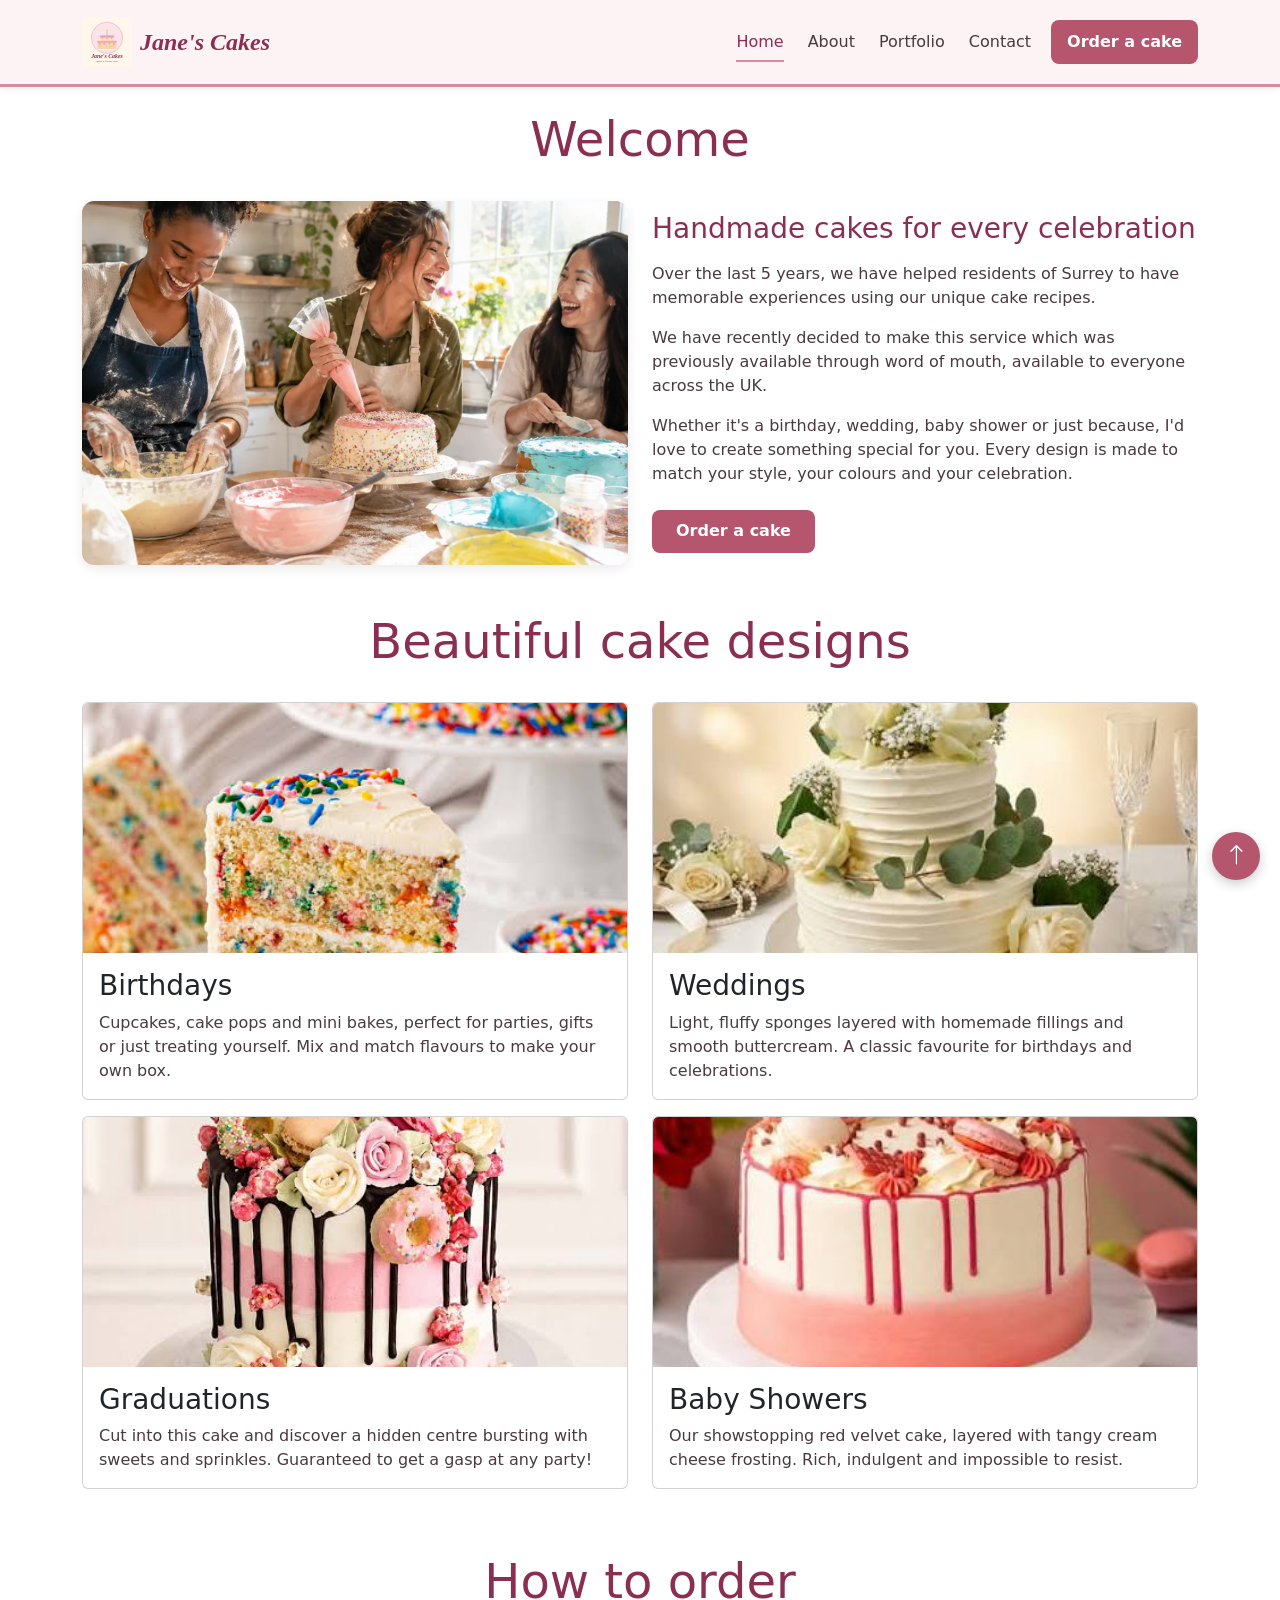
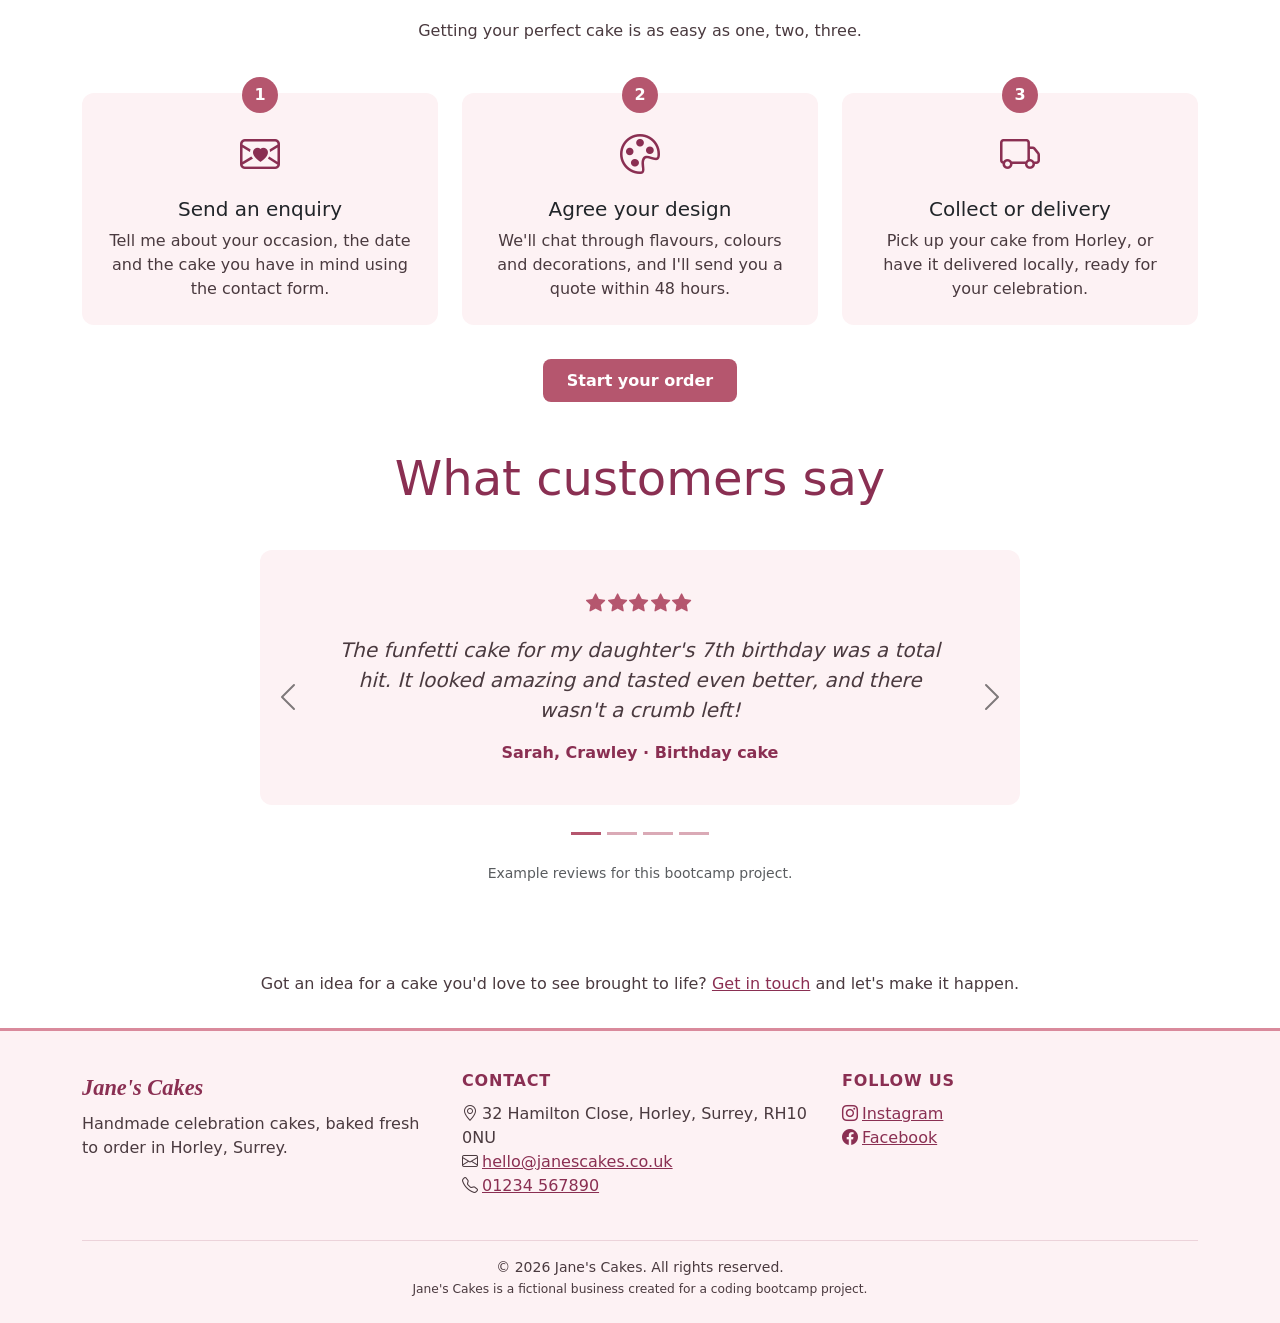
==== commit 954c0f40: "Add interactive features: reviews carousel, timeline, portfolio pop-ups, FAQ accordion, hover effect" ====
--- a/index.html
+++ b/index.html
@@ -11,11 +11,12 @@
       rel="stylesheet"
       integrity="sha384-QWTKZyjpPEjISv5WaRU9OFeRpok6YctnYmDr5pNlyT2bRjXh0JMhjY6hW+ALEwIH"
       crossorigin="anonymous">
+    <link rel="stylesheet" href="https://cdn.jsdelivr.net/npm/bootstrap-icons@1.11.3/font/bootstrap-icons.min.css">
     <link rel="stylesheet" href="assets/css/style.css">
       <link rel="icon" href="assets/images/Janes_Cakes_Logo.svg" type="image/svg+xml">
   </head>
 
-  <body>
+  <body id="top">
     <nav class="navbar navbar-expand-sm sticky-top">
       <div class="container">
         <a class="navbar-brand d-flex align-items-center" href="index.html">
@@ -56,10 +57,10 @@
     </nav>
 
     <!-- main content -->
-    <main>
+    <main class="fade-in">
       <!-- About section links to #about href in navbar -->
       <section id="about" class="container">
-        <div class="row">
+        <div class="row align-items-center">
           <!-- my-4 used to add top and bottom margin to heading -->
           <div class="col-12 text-center my-4">
             <h1 class="display-5">Welcome</h1>
@@ -73,13 +74,13 @@
               width="800"
               height="800"
               fetchpriority="high"
-              class="img-fluid"
+              class="img-fluid hero-img hero-img-wide"
               alt="Three friends laughing as they bake and decorate cakes together">
           </div>
 
           <!-- text column (right) -->
-          <div class="col-12 col-md-6 mb-4 align-self-center">
-            <h2 class="h3 mb-3">Welcome to Jane's Cakes</h2>
+          <div class="col-12 col-md-6 mb-4">
+            <h2 class="h3 mb-3">Handmade cakes for every celebration</h2>
             <p>
               Over the last 5 years, we have helped residents of Surrey to have memorable experiences using our unique cake recipes.
             </p>
@@ -91,7 +92,7 @@
               to create something special for you. Every design is made to match your
               style, your colours and your celebration.
             </p>
-            <a href="contact.html" class="btn btn-outline-secondary mt-2">Order a cake</a>
+            <a href="contact.html" class="btn btn-cake px-4 mt-2">Order a cake</a>
           </div>
         </div>
       </section>
@@ -106,11 +107,11 @@
 
           <!-- cols for cards: mb-3 on the column, h-100 on the card keeps cards equal height -->
           <div class="col-12 col-md-6 mb-3">
-            <div class="card h-100">
+            <div class="card h-100 zoom-card">
               <img
-                src="assets/images/floral-drip-cake.jpg"
+                src="assets/images/funfetti-cake.jpg"
                 class="card-img-top" loading="lazy"
-                alt="A selection of colourful iced sweet treats">
+                alt="A slice of layered funfetti birthday cake covered in sprinkles">
               <div class="card-body">
                 <h3 class="card-title">Birthdays</h3>
                 <p class="card-text">
@@ -122,11 +123,11 @@
           </div>
 
           <div class="col-12 col-md-6 mb-3">
-            <div class="card h-100">
+            <div class="card h-100 zoom-card">
               <img
-                src="assets/images/funfetti-cake.jpg"
+                src="assets/images/floral-wedding-cake.jpg"
                 class="card-img-top" loading="lazy"
-                alt="A beautifully decorated layered celebration cake">
+                alt="A white two-tier wedding cake decorated with fresh flowers">
               <div class="card-body">
                 <h3 class="card-title">Weddings</h3>
                 <p class="card-text">
@@ -138,11 +139,11 @@
           </div>
 
           <div class="col-12 col-md-6 mb-3">
-            <div class="card h-100">
+            <div class="card h-100 zoom-card">
               <img
-                src="assets/images/floral-wedding-cake.jpg"
+                src="assets/images/floral-drip-cake.jpg"
                 class="card-img-top" loading="lazy"
-                alt="A surprise cake filled with sweets inside">
+                alt="A pink celebration cake topped with flowers and doughnuts">
               <div class="card-body">
                 <h3 class="card-title">Graduations</h3>
                 <p class="card-text">
@@ -154,11 +155,11 @@
           </div>
 
           <div class="col-12 col-md-6 mb-3">
-            <div class="card h-100">
+            <div class="card h-100 zoom-card">
               <img
-                src="assets/images/red-velvet-cake.jpg"
+                src="assets/images/macaron-drip-cake.jpg"
                 class="card-img-top" loading="lazy"
-                alt="A rich red velvet cake with cream cheese frosting">
+                alt="A pink drip cake topped with macarons and meringues">
               <div class="card-body">
                 <h3 class="card-title">Baby Showers</h3>
                 <p class="card-text">
@@ -170,6 +171,113 @@
           </div>
         </div>
       </section>
+
+      <!-- How to order: three simple steps -->
+      <section id="how-to-order" class="container pb-4">
+        <div class="text-center my-4">
+          <h2 class="display-5">How to order</h2>
+          <p>Getting your perfect cake is as easy as one, two, three.</p>
+        </div>
+        <div class="row row-cols-1 row-cols-md-3 g-4">
+          <div class="col">
+            <div class="step-card h-100">
+              <span class="step-number" aria-hidden="true">1</span>
+              <i class="bi bi-envelope-heart step-icon" aria-hidden="true"></i>
+              <h3 class="h5">Send an enquiry</h3>
+              <p>Tell me about your occasion, the date and the cake you have in mind using the contact form.</p>
+            </div>
+          </div>
+          <div class="col">
+            <div class="step-card h-100">
+              <span class="step-number" aria-hidden="true">2</span>
+              <i class="bi bi-palette step-icon" aria-hidden="true"></i>
+              <h3 class="h5">Agree your design</h3>
+              <p>We'll chat through flavours, colours and decorations, and I'll send you a quote within 48 hours.</p>
+            </div>
+          </div>
+          <div class="col">
+            <div class="step-card h-100">
+              <span class="step-number" aria-hidden="true">3</span>
+              <i class="bi bi-truck step-icon" aria-hidden="true"></i>
+              <h3 class="h5">Collect or delivery</h3>
+              <p>Pick up your cake from Horley, or have it delivered locally, ready for your celebration.</p>
+            </div>
+          </div>
+        </div>
+        <div class="text-center mt-4">
+          <a href="contact.html" class="btn btn-cake px-4">Start your order</a>
+        </div>
+      </section>
+
+      <!-- Customer reviews carousel -->
+      <section id="reviews" class="container pb-5">
+        <div class="text-center my-4">
+          <h2 class="display-5">What customers say</h2>
+        </div>
+        <div id="reviewsCarousel" class="carousel carousel-dark slide reviews-carousel" data-bs-ride="carousel" data-bs-interval="6000">
+          <div class="carousel-indicators">
+            <button type="button" data-bs-target="#reviewsCarousel" data-bs-slide-to="0" class="active" aria-current="true" aria-label="Review 1"></button>
+            <button type="button" data-bs-target="#reviewsCarousel" data-bs-slide-to="1" aria-label="Review 2"></button>
+            <button type="button" data-bs-target="#reviewsCarousel" data-bs-slide-to="2" aria-label="Review 3"></button>
+            <button type="button" data-bs-target="#reviewsCarousel" data-bs-slide-to="3" aria-label="Review 4"></button>
+          </div>
+          <div class="carousel-inner">
+            <div class="carousel-item active">
+              <figure class="review-card">
+                <div class="review-stars" role="img" aria-label="5 out of 5 stars">
+                  <i class="bi bi-star-fill"></i><i class="bi bi-star-fill"></i><i class="bi bi-star-fill"></i><i class="bi bi-star-fill"></i><i class="bi bi-star-fill"></i>
+                </div>
+                <blockquote class="blockquote">
+                  <p>The funfetti cake for my daughter's 7th birthday was a total hit. It looked amazing and tasted even better, and there wasn't a crumb left!</p>
+                </blockquote>
+                <figcaption class="review-author">Sarah, Crawley &middot; Birthday cake</figcaption>
+              </figure>
+            </div>
+            <div class="carousel-item">
+              <figure class="review-card">
+                <div class="review-stars" role="img" aria-label="5 out of 5 stars">
+                  <i class="bi bi-star-fill"></i><i class="bi bi-star-fill"></i><i class="bi bi-star-fill"></i><i class="bi bi-star-fill"></i><i class="bi bi-star-fill"></i>
+                </div>
+                <blockquote class="blockquote">
+                  <p>Jane delivered and set up our two-tier wedding cake at the venue. It matched our flowers perfectly and so many guests asked who made it.</p>
+                </blockquote>
+                <figcaption class="review-author">Tom &amp; Priya, Reigate &middot; Wedding cake</figcaption>
+              </figure>
+            </div>
+            <div class="carousel-item">
+              <figure class="review-card">
+                <div class="review-stars" role="img" aria-label="5 out of 5 stars">
+                  <i class="bi bi-star-fill"></i><i class="bi bi-star-fill"></i><i class="bi bi-star-fill"></i><i class="bi bi-star-fill"></i><i class="bi bi-star-fill"></i>
+                </div>
+                <blockquote class="blockquote">
+                  <p>Beautiful pink drip cake for my baby shower. Jane was so easy to talk to and made a gluten-free version without anyone noticing the difference.</p>
+                </blockquote>
+                <figcaption class="review-author">Lucy, Horley &middot; Baby shower cake</figcaption>
+              </figure>
+            </div>
+            <div class="carousel-item">
+              <figure class="review-card">
+                <div class="review-stars" role="img" aria-label="4 out of 5 stars">
+                  <i class="bi bi-star-fill"></i><i class="bi bi-star-fill"></i><i class="bi bi-star-fill"></i><i class="bi bi-star-fill"></i><i class="bi bi-star"></i>
+                </div>
+                <blockquote class="blockquote">
+                  <p>Ordered a red velvet cake for my son's graduation at short notice. Jane fitted us in and it was delicious. Would definitely order again.</p>
+                </blockquote>
+                <figcaption class="review-author">Mark, Redhill &middot; Graduation cake</figcaption>
+              </figure>
+            </div>
+          </div>
+          <button class="carousel-control-prev" type="button" data-bs-target="#reviewsCarousel" data-bs-slide="prev">
+            <span class="carousel-control-prev-icon" aria-hidden="true"></span>
+            <span class="visually-hidden">Previous review</span>
+          </button>
+          <button class="carousel-control-next" type="button" data-bs-target="#reviewsCarousel" data-bs-slide="next">
+            <span class="carousel-control-next-icon" aria-hidden="true"></span>
+            <span class="visually-hidden">Next review</span>
+          </button>
+        </div>
+        <p class="text-center small text-muted mt-2">Example reviews for this bootcamp project.</p>
+      </section>
     </main>
 
     <!-- Call to action (not shown on the contact page) -->
@@ -180,6 +288,9 @@
       </p>
     </aside>
 
+    <!-- Back to top button -->
+    <a href="#top" class="back-to-top" aria-label="Back to top"><i class="bi bi-arrow-up" aria-hidden="true"></i></a>
+
     <!-- Site footer (same on every page) -->
     <footer class="site-footer">
       <div class="container">
@@ -192,21 +303,22 @@
             <h2 class="footer-heading">Contact</h2>
             <!-- TODO: replace with real email and phone number, or remove -->
             <address class="mb-0">
-              32 Hamilton Close, Horley, Surrey, RH10 0NU<br>
-              <a href="mailto:hello@janescakes.co.uk">hello@janescakes.co.uk</a><br>
-              <a href="tel:+441234567890">01234 567890</a>
+              <i class="bi bi-geo-alt me-1" aria-hidden="true"></i>32 Hamilton Close, Horley, Surrey, RH10 0NU<br>
+              <i class="bi bi-envelope me-1" aria-hidden="true"></i><a href="mailto:hello@janescakes.co.uk">hello@janescakes.co.uk</a><br>
+              <i class="bi bi-telephone me-1" aria-hidden="true"></i><a href="tel:+441234567890">01234 567890</a>
             </address>
           </div>
           <div class="col">
             <h2 class="footer-heading">Follow us</h2>
             <!-- TODO: replace with Jane's real social media pages -->
             <ul class="list-unstyled mb-0">
-              <li><a href="https://www.instagram.com/" target="_blank" rel="noopener" aria-label="Instagram (opens in a new tab)">Instagram</a></li>
-              <li><a href="https://www.facebook.com/" target="_blank" rel="noopener" aria-label="Facebook (opens in a new tab)">Facebook</a></li>
+              <li><a href="https://www.instagram.com/" target="_blank" rel="noopener" aria-label="Instagram (opens in a new tab)"><i class="bi bi-instagram me-1" aria-hidden="true"></i>Instagram</a></li>
+              <li><a href="https://www.facebook.com/" target="_blank" rel="noopener" aria-label="Facebook (opens in a new tab)"><i class="bi bi-facebook me-1" aria-hidden="true"></i>Facebook</a></li>
             </ul>
           </div>
         </div>
-        <p class="footer-copy">&copy; 2026 Jane's Cakes. All rights reserved.</p>
+        <p class="footer-copy">&copy; 2026 Jane's Cakes. All rights reserved.<br>
+          <span class="small">Jane's Cakes is a fictional business created for a coding bootcamp project.</span></p>
       </div>
     </footer>
 
--- a/assets/css/style.css
+++ b/assets/css/style.css
@@ -12,7 +12,8 @@
 
 h1,
 h2,
-h3 {
+h3,
+.h3 {
   color: #8a2f52; /* berry, from the logo */
 }
 
@@ -51,16 +52,35 @@
 
 /* Menu links: berry colour and pink underline for hover and current page */
 .navbar .nav-link {
+  position: relative;
   color: #4a3a3f;
   font-weight: 500;
   margin: 0 0.25rem;
-  border-bottom: 2px solid transparent;
+}
+
+/* Animated underline that slides in from the centre on hover */
+.navbar .nav-link::after {
+  content: "";
+  position: absolute;
+  left: 0.5rem;
+  right: 0.5rem;
+  bottom: 0;
+  height: 2px;
+  background-color: #d98a9c;
+  transform: scaleX(0);
+  transition: transform 0.25s ease;
 }
 
 .navbar .nav-link:hover,
+.navbar .nav-link:focus-visible,
 .navbar .nav-link.active {
   color: #8a2f52;
-  border-bottom-color: #d98a9c;
+}
+
+.navbar .nav-link:hover::after,
+.navbar .nav-link:focus-visible::after,
+.navbar .nav-link.active::after {
+  transform: scaleX(1);
 }
 
 /* ---------- Buttons ---------- */
@@ -192,3 +212,453 @@
   padding-top: 1rem;
   margin: 2rem 0 0;
 }
+
+/* ---------- Home and About intro images ---------- */
+/* 4:3 crop so the photo is closer to the height of the text beside it */
+.hero-img {
+  width: 100%;
+  aspect-ratio: 4 / 3;
+  object-fit: cover;
+  border-radius: 12px;
+  box-shadow: 0 4px 12px rgba(0, 0, 0, 0.08);
+}
+
+/* Home page: wider, shorter crop so the photo matches the height of the shorter text */
+.hero-img-wide {
+  aspect-ratio: 3 / 2;
+  object-position: center 35%; /* keep the faces in view */
+}
+
+/* ==========================================
+   Interactive features
+   ========================================== */
+
+/* ---------- Page fade-in ---------- */
+@keyframes fadeInUp {
+  from { opacity: 0; transform: translateY(16px); }
+  to   { opacity: 1; transform: none; } /* "none" so pop-ups and the sticky navbar still layer correctly */
+}
+
+.fade-in {
+  animation: fadeInUp 0.6s ease-out both;
+}
+
+/* ---------- Buttons ---------- */
+.btn-cake {
+  transition: background-color 0.2s ease, transform 0.2s ease, box-shadow 0.2s ease;
+}
+
+.btn-cake:hover,
+.btn-cake:focus-visible {
+  transform: translateY(-2px);
+  box-shadow: 0 6px 14px rgba(138, 47, 82, 0.25);
+}
+
+/* ---------- Hover zoom cards (home occasions) ---------- */
+.zoom-card {
+  overflow: hidden;
+  transition: transform 0.3s ease, box-shadow 0.3s ease;
+}
+
+.zoom-card .card-img-top {
+  transition: transform 0.4s ease;
+}
+
+.zoom-card:hover,
+.zoom-card:focus-within {
+  transform: translateY(-6px);
+  box-shadow: 0 12px 24px rgba(0, 0, 0, 0.12);
+}
+
+.zoom-card:hover .card-img-top,
+.zoom-card:focus-within .card-img-top {
+  transform: scale(1.08);
+}
+
+/* ---------- Back to top button ---------- */
+.back-to-top {
+  position: fixed;
+  right: 1.25rem;
+  bottom: 1.25rem;
+  z-index: 1030;
+  width: 48px;
+  height: 48px;
+  display: flex;
+  align-items: center;
+  justify-content: center;
+  border-radius: 50%;
+  background-color: #b5566e;
+  color: white;
+  font-size: 1.4rem;
+  text-decoration: none;
+  box-shadow: 0 4px 12px rgba(0, 0, 0, 0.2);
+  transition: background-color 0.2s ease, transform 0.2s ease;
+}
+
+.back-to-top:hover,
+.back-to-top:focus-visible {
+  background-color: #9c3f58;
+  color: white;
+  transform: translateY(-3px);
+}
+
+/* ---------- Form feedback (contact page) ---------- */
+/* While typing, a field's border turns green when the entry is valid and red when it isn't */
+.contact-form .form-control:focus:valid,
+.contact-form .form-select:focus:valid {
+  border-color: #198754;
+  box-shadow: 0 0 0 0.2rem rgba(25, 135, 84, 0.2);
+}
+
+.contact-form .form-control:focus:invalid,
+.contact-form .form-select:focus:invalid {
+  border-color: #dc3545;
+  box-shadow: 0 0 0 0.2rem rgba(220, 53, 69, 0.2);
+}
+
+/* ---------- Respect "reduce motion" settings ---------- */
+@media (prefers-reduced-motion: reduce) {
+  *,
+  *::before,
+  *::after {
+    animation: none !important;
+    transition: none !important;
+    scroll-behavior: auto !important;
+  }
+
+}
+
+html {
+  scroll-behavior: smooth;
+}
+
+/* ---------- How to order steps (home) ---------- */
+.step-card {
+  position: relative;
+  text-align: center;
+  background-color: #fdf2f4;
+  border-radius: 12px;
+  padding: 2rem 1.5rem 1.5rem;
+  transition: transform 0.3s ease, box-shadow 0.3s ease;
+}
+
+.step-card:hover {
+  transform: translateY(-6px);
+  box-shadow: 0 12px 24px rgba(0, 0, 0, 0.1);
+}
+
+.step-number {
+  position: absolute;
+  top: -16px;
+  left: 50%;
+  transform: translateX(-50%);
+  width: 36px;
+  height: 36px;
+  line-height: 36px;
+  border-radius: 50%;
+  background-color: #b5566e;
+  color: white;
+  font-weight: 700;
+}
+
+.step-icon {
+  display: block;
+  font-size: 2.5rem;
+  color: #8a2f52;
+  margin-bottom: 0.75rem;
+  transition: transform 0.3s ease;
+}
+
+.step-card:hover .step-icon {
+  transform: scale(1.15) rotate(-6deg);
+}
+
+.step-card p {
+  margin-bottom: 0;
+}
+
+/* ---------- Reviews carousel (home) ---------- */
+.reviews-carousel {
+  max-width: 760px;
+  margin: 0 auto;
+  padding-bottom: 2.5rem; /* room for the indicator dots */
+}
+
+.review-card {
+  text-align: center;
+  background-color: #fdf2f4;
+  border-radius: 12px;
+  padding: 2.5rem 4rem;
+  margin: 0;
+}
+
+.review-stars {
+  color: #b5566e;
+  font-size: 1.2rem;
+  margin-bottom: 1rem;
+  letter-spacing: 0.15rem;
+}
+
+.review-card .blockquote p {
+  font-style: italic;
+}
+
+.review-author {
+  font-weight: 600;
+  color: #8a2f52;
+}
+
+.reviews-carousel .carousel-indicators {
+  margin-bottom: 0;
+}
+
+/* Narrower arrow areas so they sit beside the review text, not on top of it */
+.reviews-carousel .carousel-control-prev,
+.reviews-carousel .carousel-control-next {
+  width: 3.5rem;
+}
+
+.reviews-carousel .carousel-indicators [data-bs-target] {
+  background-color: #b5566e;
+}
+
+@media (max-width: 575.98px) {
+  .review-card {
+    padding: 2rem 3rem;
+  }
+}
+
+/* ---------- Timeline (about) ---------- */
+.timeline {
+  position: relative;
+  list-style: none;
+  padding: 0;
+  margin: 0 auto;
+  max-width: 960px;
+}
+
+/* The vertical line */
+.timeline::before {
+  content: "";
+  position: absolute;
+  top: 0;
+  bottom: 0;
+  left: 24px;
+  width: 4px;
+  background-color: #d98a9c;
+  border-radius: 2px;
+}
+
+.timeline-item {
+  position: relative;
+  padding-left: 72px;
+  margin-bottom: 2rem;
+}
+
+/* The circle on the line, with an icon */
+.timeline-dot {
+  position: absolute;
+  left: 2px;
+  top: 0.75rem;
+  width: 48px;
+  height: 48px;
+  display: flex;
+  align-items: center;
+  justify-content: center;
+  border-radius: 50%;
+  background-color: white;
+  border: 4px solid #d98a9c;
+  color: #8a2f52;
+  font-size: 1.2rem;
+  transition: background-color 0.3s ease, color 0.3s ease, transform 0.3s ease;
+}
+
+.timeline-content {
+  background-color: #fdf2f4;
+  border-radius: 12px;
+  padding: 1.25rem 1.5rem;
+  transition: transform 0.3s ease, box-shadow 0.3s ease;
+}
+
+.timeline-content p {
+  margin-bottom: 0;
+}
+
+.timeline-year {
+  display: inline-block;
+  background-color: #b5566e;
+  color: white;
+  font-weight: 700;
+  font-size: 0.9rem;
+  padding: 0.15rem 0.75rem;
+  border-radius: 999px;
+  margin-bottom: 0.5rem;
+}
+
+/* Hover: the card lifts and the dot fills with colour */
+.timeline-item:hover .timeline-content {
+  transform: translateY(-4px);
+  box-shadow: 0 10px 20px rgba(0, 0, 0, 0.1);
+}
+
+.timeline-item:hover .timeline-dot {
+  background-color: #b5566e;
+  color: white;
+  transform: scale(1.1);
+}
+
+/* Each milestone fades in one after another */
+.timeline-item {
+  animation: fadeInUp 0.6s ease-out both;
+}
+.timeline-item:nth-child(2) { animation-delay: 0.1s; }
+.timeline-item:nth-child(3) { animation-delay: 0.2s; }
+.timeline-item:nth-child(4) { animation-delay: 0.3s; }
+.timeline-item:nth-child(5) { animation-delay: 0.4s; }
+.timeline-item:nth-child(6) { animation-delay: 0.5s; }
+
+/* Tablets and up: line in the centre, cards alternate left and right */
+@media (min-width: 768px) {
+  .timeline::before {
+    left: 50%;
+    transform: translateX(-50%);
+  }
+
+  .timeline-item {
+    width: 50%;
+    padding-left: 0;
+    padding-right: 48px;
+  }
+
+  .timeline-item:nth-child(even) {
+    margin-left: 50%;
+    padding-right: 0;
+    padding-left: 48px;
+  }
+
+  .timeline-dot {
+    left: auto;
+    right: -24px;
+  }
+
+  .timeline-item:nth-child(even) .timeline-dot {
+    right: auto;
+    left: -24px;
+  }
+
+  .timeline-item:nth-child(odd) .timeline-content {
+    text-align: right;
+  }
+}
+
+/* ---------- Portfolio: hover zoom, overlay and enlarge ---------- */
+.portfolio-card {
+  overflow: hidden;
+  transition: transform 0.3s ease, box-shadow 0.3s ease;
+}
+
+.portfolio-card:hover,
+.portfolio-card:focus-within {
+  transform: translateY(-6px);
+  box-shadow: 0 12px 24px rgba(0, 0, 0, 0.12);
+}
+
+/* The photo is a button that opens the enlarged version */
+.portfolio-zoom {
+  position: relative;
+  display: block;
+  width: 100%;
+  padding: 0;
+  border: 0;
+  background: none;
+  overflow: hidden;
+  cursor: zoom-in;
+}
+
+.portfolio-zoom img {
+  display: block;
+  width: 100%;
+  transition: transform 0.4s ease;
+}
+
+.portfolio-zoom:hover img,
+.portfolio-zoom:focus-visible img {
+  transform: scale(1.1);
+}
+
+/* "View larger" label that slides up over the photo */
+.portfolio-overlay {
+  position: absolute;
+  left: 0;
+  right: 0;
+  bottom: 0;
+  padding: 0.6rem;
+  background-color: rgba(138, 47, 82, 0.88);
+  color: white;
+  font-weight: 600;
+  transform: translateY(100%);
+  transition: transform 0.3s ease;
+}
+
+.portfolio-zoom:hover .portfolio-overlay,
+.portfolio-zoom:focus-visible .portfolio-overlay {
+  transform: translateY(0);
+}
+
+.portfolio-zoom:focus-visible {
+  outline: 3px solid #8a2f52;
+  outline-offset: -3px;
+}
+
+/* Enlarged photo in the pop-up */
+.modal-cake-img {
+  width: 100%;
+  height: auto;
+  max-height: 70vh;
+  object-fit: contain;
+  border-radius: 8px;
+}
+
+.modal-content {
+  border-radius: 12px;
+}
+
+.modal-header {
+  background-color: #fdf2f4;
+}
+
+/* ---------- FAQ accordion (contact) ---------- */
+.faq-accordion {
+  max-width: 860px;
+  margin: 0 auto;
+}
+
+.faq-accordion .accordion-item {
+  border-color: #ecd3da;
+}
+
+.faq-accordion .accordion-button {
+  font-weight: 600;
+  color: #4a3a3f;
+}
+
+.faq-accordion .accordion-button:hover {
+  background-color: #fdf2f4;
+}
+
+/* Open question: pink background, berry text */
+.faq-accordion .accordion-button:not(.collapsed) {
+  background-color: #fdf2f4;
+  color: #8a2f52;
+  box-shadow: inset 0 -1px 0 #ecd3da;
+}
+
+.faq-accordion .accordion-button:focus {
+  border-color: #d98a9c;
+  box-shadow: 0 0 0 0.2rem rgba(217, 138, 156, 0.35);
+}
+
+/* Berry-coloured arrow when a question is open */
+.faq-accordion {
+  --bs-accordion-btn-active-icon: url("data:image/svg+xml,%3csvg xmlns='http://www.w3.org/2000/svg' viewBox='0 0 16 16' fill='none' stroke='%238a2f52' stroke-linecap='round' stroke-linejoin='round'%3e%3cpath d='M2 5L8 11L14 5'/%3e%3c/svg%3e");
+}
